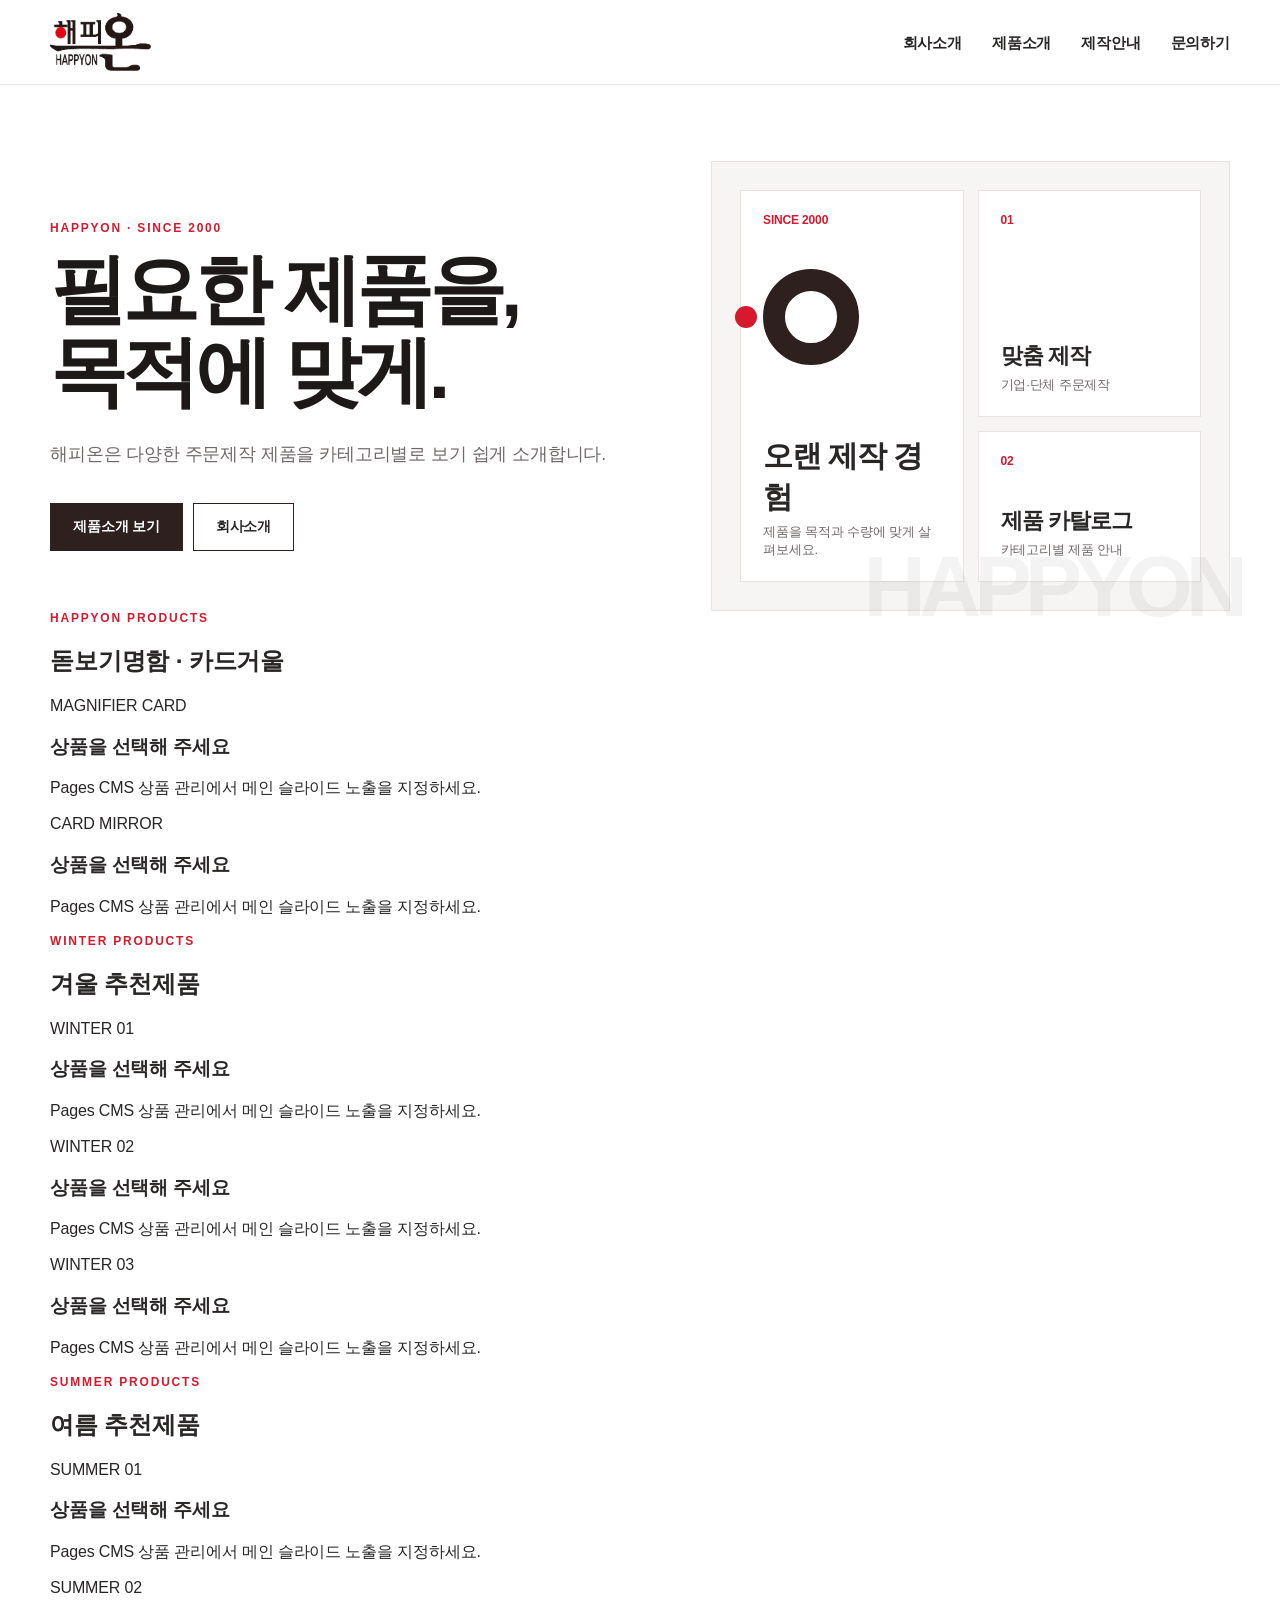
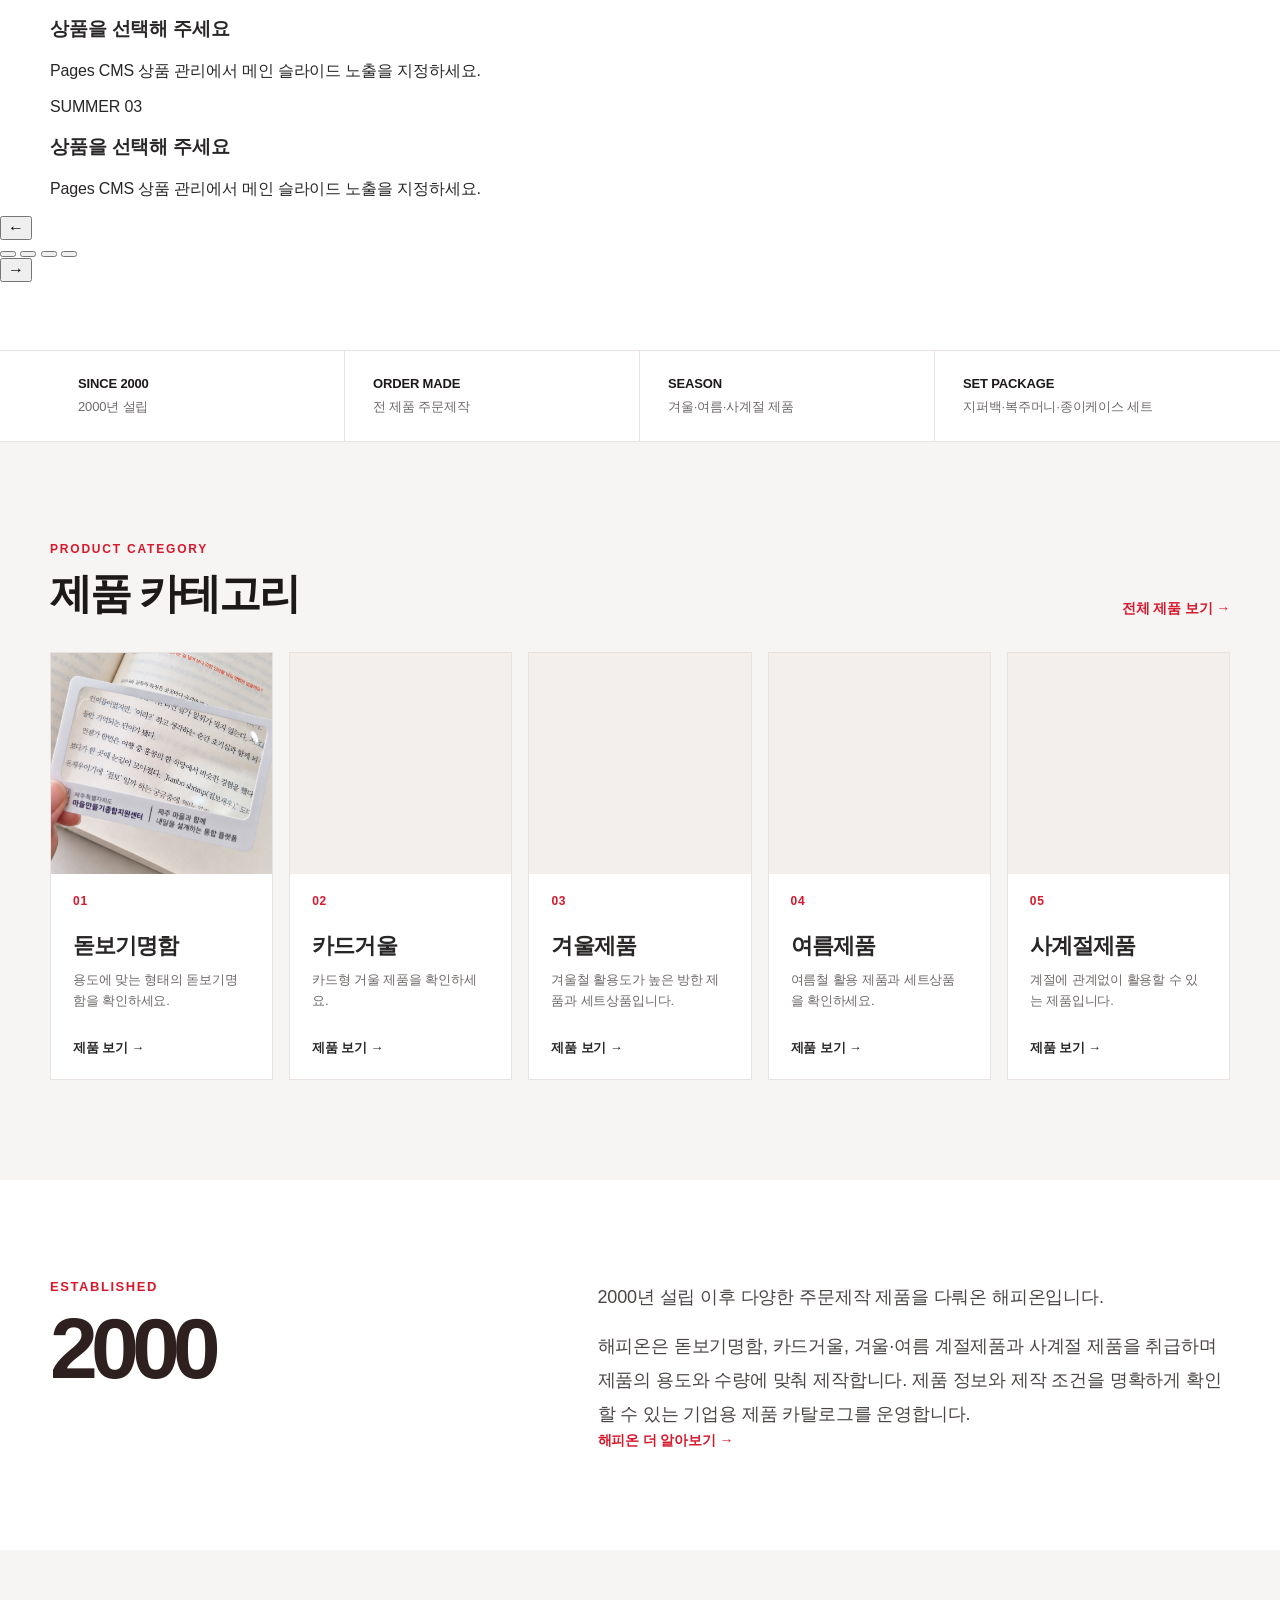
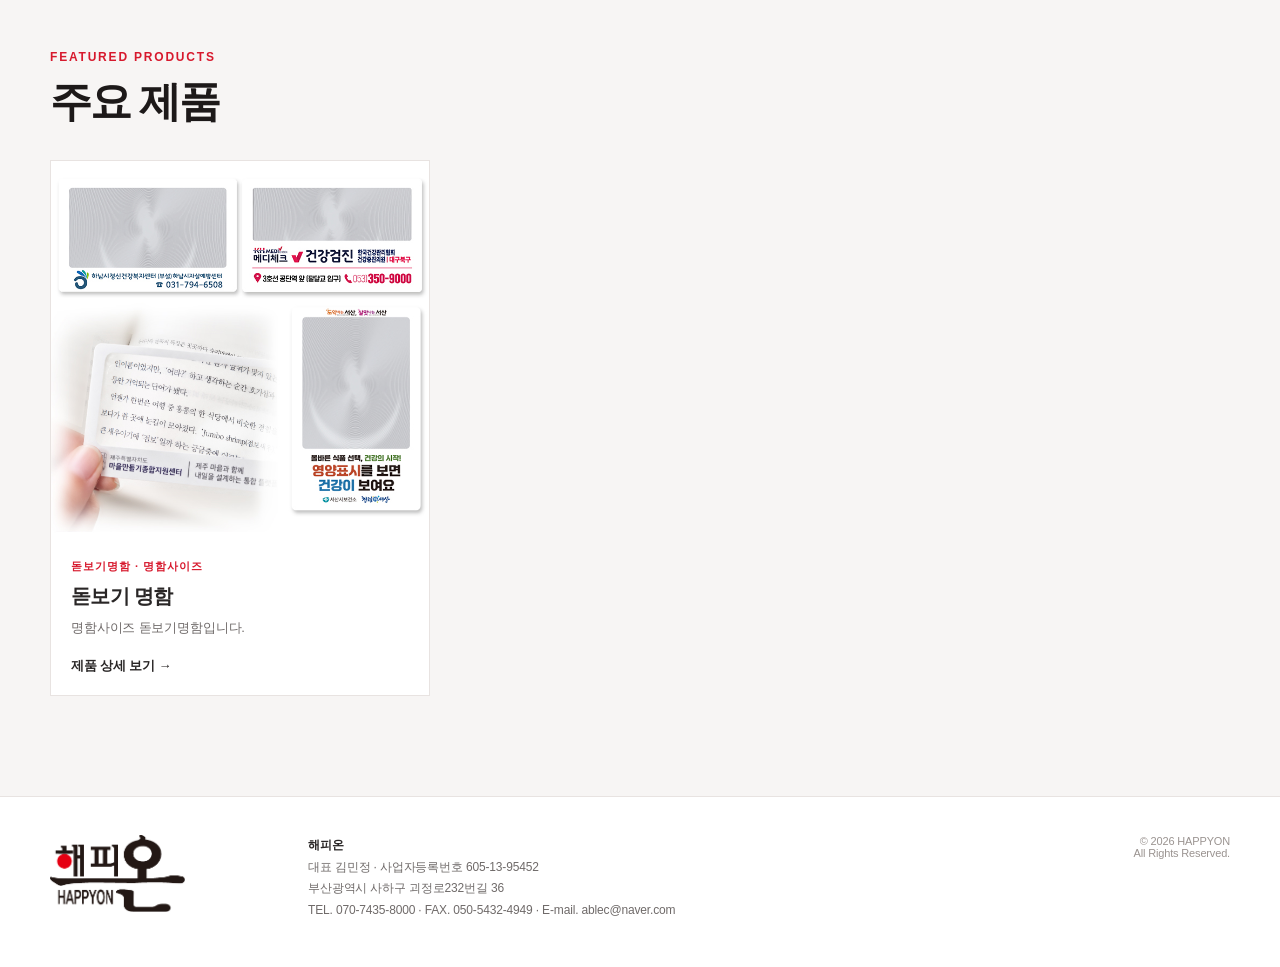
==== index.html @ 583bd86b "Add files via upload" ====
<!doctype html><html lang="ko"><head><meta charset="utf-8"><meta name="viewport" content="width=device-width,initial-scale=1"><title>해피온 HAPPYON | 주문제작 제품</title><meta name="description" content="기업과 단체를 위한 주문제작 제품 소개"><link rel="icon" href="assets/images/logo.png"><link rel="stylesheet" href="assets/css/style.css"></head><body><div id="site-header"></div>
<main>
<section class="hero hero-carousel" id="home-hero">
  <div class="hero-slide active" data-slide="0">
    <div class="container hero-grid">
      <div>
        <p class="eyebrow">HAPPYON · SINCE 2000</p>
        <h1 id="hero-title">필요한 제품을,<br>목적에 맞게.</h1>
        <p class="hero-desc" id="hero-desc">다양한 주문제작 제품을 카테고리별로 보기 쉽게 소개합니다.</p>
        <div class="hero-actions">
          <a class="btn primary" href="products.html">제품소개 보기</a>
          <a class="btn ghost" href="company.html">회사소개</a>
        </div>
      </div>
      <div class="hero-panel">
        <div class="hero-tile big"><span class="num">SINCE 2000</span><div class="circle"></div><div><h3>오랜 제작 경험</h3><p>제품을 목적과 수량에 맞게 살펴보세요.</p></div></div>
        <div class="hero-tile"><span class="num">01</span><div><h3>맞춤 제작</h3><p>기업·단체 주문제작</p></div></div>
        <div class="hero-tile"><span class="num">02</span><div><h3>제품 카탈로그</h3><p>카테고리별 제품 안내</p></div></div>
      </div>
    </div>
  </div>

  <div class="hero-slide" data-slide="1">
    <div class="container hero-products-page">
      <div class="hero-products-head">
        <p class="eyebrow">HAPPYON PRODUCTS</p>
        <h2>돋보기명함 · 카드거울</h2>
      </div>
      <div class="hero-product-grid hero-product-grid-2" id="hero-page2-products"></div>
    </div>
  </div>

  <div class="hero-slide" data-slide="2">
    <div class="container hero-products-page">
      <div class="hero-products-head">
        <p class="eyebrow">WINTER PRODUCTS</p>
        <h2>겨울 추천제품</h2>
      </div>
      <div class="hero-product-grid hero-product-grid-3" id="hero-page3-products"></div>
    </div>
  </div>

  <div class="hero-slide" data-slide="3">
    <div class="container hero-products-page">
      <div class="hero-products-head">
        <p class="eyebrow">SUMMER PRODUCTS</p>
        <h2>여름 추천제품</h2>
      </div>
      <div class="hero-product-grid hero-product-grid-3" id="hero-page4-products"></div>
    </div>
  </div>

  <div class="hero-carousel-controls" aria-label="메인 슬라이드">
    <button class="hero-arrow" id="hero-prev" type="button" aria-label="이전 슬라이드">←</button>
    <div class="hero-dots" id="hero-dots">
      <button class="hero-dot active" type="button" data-go="0" aria-label="1페이지"></button>
      <button class="hero-dot" type="button" data-go="1" aria-label="2페이지"></button>
      <button class="hero-dot" type="button" data-go="2" aria-label="3페이지"></button>
      <button class="hero-dot" type="button" data-go="3" aria-label="4페이지"></button>
    </div>
    <button class="hero-arrow" id="hero-next" type="button" aria-label="다음 슬라이드">→</button>
  </div>
</section>
<section class="trust"><div class="container trust-grid"><div class="trust-item"><strong>SINCE 2000</strong><span>2000년 설립</span></div><div class="trust-item"><strong>ORDER MADE</strong><span>전 제품 주문제작</span></div><div class="trust-item"><strong>SEASON</strong><span>겨울·여름·사계절 제품</span></div><div class="trust-item"><strong>SET PACKAGE</strong><span>지퍼백·복주머니·종이케이스 세트</span></div></div></section>
<section class="section soft"><div class="container"><div class="section-head"><div><p class="eyebrow">PRODUCT CATEGORY</p><h2>제품 카테고리</h2></div><a class="text-link" href="products.html">전체 제품 보기 →</a></div><div class="category-grid" id="home-categories"></div></div></section>
<section class="section"><div class="container about-grid"><div><div class="about-number"><small>ESTABLISHED</small><span data-site="established">2000</span></div></div><div class="about-copy"><p id="about-short"></p><p id="about-long"></p><a class="text-link" href="company.html">해피온 더 알아보기 →</a></div></div></section>
<section class="section soft"><div class="container"><div class="section-head"><div><p class="eyebrow">FEATURED PRODUCTS</p><h2>주요 제품</h2></div></div><div class="product-grid" id="featured-products"></div></div></section>
</main>
<div id="site-footer"></div><script src="data/seed.js"></script><script src="assets/js/app.js"></script><script>(async()=>{const d=await H.load();H.headerFooter(d.site,'');document.getElementById('hero-title').innerHTML=H.esc(d.site.hero_title||'필요한 제품을, 목적에 맞게.').replace(/, /,',<br>');document.getElementById('hero-desc').textContent=d.site.hero_description||'';document.getElementById('about-short').textContent=d.site.about_short||'';document.getElementById('about-long').textContent=d.site.about_long||'';

const heroProductCard=(p,slotLabel='')=>{
  if(!p){
    return `<div class="hero-feature-card hero-feature-empty">
      <div class="hero-feature-media"></div>
      <div class="hero-feature-copy">
        <span>${slotLabel}</span>
        <h3>상품을 선택해 주세요</h3>
        <p>Pages CMS 상품 관리에서 메인 슬라이드 노출을 지정하세요.</p>
      </div>
    </div>`;
  }
  const img=p.hero_image
    ? `<img src="${H.esc(p.hero_image.replace(/^\//,''))}" alt="${H.esc(p.title)}">`
    : `<div class="hero-feature-placeholder">HAPPYON</div>`;
  return `<a class="hero-feature-card" href="product.html?id=${encodeURIComponent(p.id)}">
    <div class="hero-feature-media">${img}</div>
    <div class="hero-feature-copy">
      <span>${slotLabel}</span>
      <h3>${H.esc(p.title||'')}</h3>
      <p>${H.esc(p.summary||'')}</p>
      <strong>제품 상세 보기 →</strong>
    </div>
  </a>`;
};

const allPublished=d.products.filter(p=>p.published!==false);

// 2페이지: 돋보기명함 1개 + 카드거울 1개
const page2Magnifier=allPublished.find(p=>p.category==='magnifier' && p.home_slide_page2===true);
const page2Mirror=allPublished.find(p=>p.category==='card-mirror' && p.home_slide_page2===true);
document.getElementById('hero-page2-products').innerHTML=
  heroProductCard(page2Magnifier,'MAGNIFIER CARD')+
  heroProductCard(page2Mirror,'CARD MIRROR');

// 3·4페이지: 관리자에서 1/2/3 순서를 지정한 상품
const orderedSlots=(category)=>{
  const selected=allPublished.filter(p=>p.category===category && ['1','2','3'].includes(String(p.home_slide_order||'')));
  const bySlot={};
  selected.forEach(p=>{
    const s=String(p.home_slide_order);
    if(!bySlot[s]) bySlot[s]=p;
  });
  return ['1','2','3'].map(s=>bySlot[s]||null);
};
const winterSlots=orderedSlots('winter');
const summerSlots=orderedSlots('summer');
document.getElementById('hero-page3-products').innerHTML=winterSlots.map((p,i)=>heroProductCard(p,`WINTER 0${i+1}`)).join('');
document.getElementById('hero-page4-products').innerHTML=summerSlots.map((p,i)=>heroProductCard(p,`SUMMER 0${i+1}`)).join('');

// 메인 4페이지 자동 슬라이드
const hero=document.getElementById('home-hero');
const slides=[...hero.querySelectorAll('.hero-slide')];
const dots=[...hero.querySelectorAll('.hero-dot')];
let heroIndex=0;
let heroTimer=null;

const showHero=(idx)=>{
  heroIndex=(idx+slides.length)%slides.length;
  slides.forEach((s,i)=>s.classList.toggle('active',i===heroIndex));
  dots.forEach((d,i)=>d.classList.toggle('active',i===heroIndex));
};
const startHero=()=>{
  clearInterval(heroTimer);
  heroTimer=setInterval(()=>showHero(heroIndex+1),5000);
};
document.getElementById('hero-prev').addEventListener('click',()=>{showHero(heroIndex-1);startHero();});
document.getElementById('hero-next').addEventListener('click',()=>{showHero(heroIndex+1);startHero();});
dots.forEach(dot=>dot.addEventListener('click',()=>{showHero(Number(dot.dataset.go));startHero();}));
hero.addEventListener('mouseenter',()=>clearInterval(heroTimer));
hero.addEventListener('mouseleave',startHero);
showHero(0);
startHero();

const cg=document.getElementById('home-categories');
const homeCardIds=['magnifier','card-mirror','winter','summer','all-season'];
const homeCards=await Promise.all(homeCardIds.map(async(id,i)=>{
  const fallbackCat=d.categories.find(c=>c.id===id)||{};
  const fallback={
    top_text:String(i+1).padStart(2,'0'),
    title:fallbackCat.label||'',
    description:fallbackCat.desc||'',
    link_text:'제품 보기 →',
    image:''
  };
  try{
    const r=await fetch(`data/home-categories/${id}.json?ts=${Date.now()}`,{cache:'no-store'});
    if(!r.ok) throw new Error('HTTP '+r.status);
    return {id,...fallback,...await r.json()};
  }catch(e){
    return {id,...fallback};
  }
}));
cg.innerHTML=homeCards.map(c=>{
  const image=c.image
    ? `<img class="home-category-image" src="${H.esc(c.image.replace(/^\//,''))}" alt="${H.esc(c.title)}">`
    : '';
  return `<a class="home-category-card ${c.image?'has-image':'no-image'}" href="category.html?category=${encodeURIComponent(c.id)}">
    ${image}
    <div class="home-category-shade"></div>
    <div class="home-category-content">
      <span class="home-category-top">${H.esc(c.top_text||'')}</span>
      <div class="home-category-bottom">
        <h3>${H.esc(c.title||'')}</h3>
        <p>${H.esc(c.description||'')}</p>
        <span class="home-category-link">${H.esc(c.link_text||'제품 보기 →')}</span>
      </div>
    </div>
  </a>`;
}).join('');const fp=d.products.filter(p=>p.published!==false&&p.featured).slice(0,6);document.getElementById('featured-products').innerHTML=fp.map(H.productCard).join('')||'<div class="empty">대표 제품을 관리자에서 지정해 주세요.</div>';})();</script></body></html>
---- assets/css/style.css ----
:root{
  --ink:#1d1919; --text:#292626; --muted:#6f6a69; --line:#e8e3e1;
  --soft:#f7f5f4; --paper:#fff; --accent:#d7192d; --warm:#2d201e;
  --max:1180px; --shadow:0 18px 50px rgba(35,24,22,.08);
}
*{box-sizing:border-box} html{scroll-behavior:smooth} body{margin:0;font-family:-apple-system,BlinkMacSystemFont,"Segoe UI","Noto Sans KR","Malgun Gothic",sans-serif;color:var(--text);background:#fff;letter-spacing:-.01em} a{text-decoration:none;color:inherit} img{max-width:100%;display:block} button,input,select,textarea{font:inherit}.container{width:min(var(--max),calc(100% - 40px));margin:auto}
.site-header{position:sticky;top:0;z-index:50;background:rgba(255,255,255,.96);backdrop-filter:blur(14px);border-bottom:1px solid rgba(232,227,225,.9)}.header-inner{height:84px;display:flex;align-items:center;justify-content:space-between;gap:28px}.brand img{height:58px;width:auto}.main-nav{display:flex;align-items:center;gap:30px;font-size:15px;font-weight:650}.main-nav a{padding:31px 0 27px;border-bottom:2px solid transparent}.main-nav a:hover,.main-nav a.active{color:var(--accent);border-color:var(--accent)}.mobile-menu{display:none;border:0;background:none;font-size:26px;cursor:pointer}
.eyebrow{font-size:12px;letter-spacing:.15em;font-weight:800;color:var(--accent);margin:0 0 14px}.hero{padding:76px 0 68px;overflow:hidden}.hero-grid{display:grid;grid-template-columns:1.07fr .93fr;gap:64px;align-items:center}.hero h1{font-size:clamp(46px,6vw,78px);line-height:1.06;letter-spacing:-.06em;margin:0;font-weight:780;color:var(--ink)}.hero-desc{font-size:18px;line-height:1.8;color:var(--muted);max-width:630px;margin:26px 0 0}.hero-actions{display:flex;gap:10px;margin-top:32px}.btn{display:inline-flex;align-items:center;justify-content:center;min-height:48px;padding:0 22px;border:1px solid var(--warm);font-weight:700;font-size:14px;transition:.2s}.btn.primary{background:var(--warm);color:#fff}.btn.primary:hover{background:#130d0c}.btn.ghost{background:#fff}.btn.ghost:hover{background:var(--soft)}
.hero-panel{position:relative;min-height:450px;background:var(--soft);border:1px solid var(--line);padding:28px;display:grid;grid-template-columns:1fr 1fr;grid-template-rows:1.2fr .8fr;gap:14px}.hero-panel:after{content:"HAPPYON";position:absolute;right:-12px;bottom:-26px;font-size:86px;font-weight:900;letter-spacing:-.08em;color:rgba(45,32,30,.055)}.hero-tile{background:#fff;border:1px solid var(--line);padding:22px;display:flex;flex-direction:column;justify-content:space-between;min-height:150px}.hero-tile.big{grid-row:1/3}.hero-tile .num{font-size:12px;color:var(--accent);font-weight:800}.hero-tile h3{margin:30px 0 5px;font-size:22px;letter-spacing:-.04em}.hero-tile p{margin:0;color:var(--muted);font-size:13px}.hero-tile.big h3{font-size:30px}.hero-tile.big .circle{width:96px;height:96px;border-radius:50%;border:22px solid var(--warm);position:relative}.hero-tile.big .circle:before{content:"";position:absolute;width:22px;height:22px;border-radius:50%;background:var(--accent);left:-50px;top:15px}
.trust{border-top:1px solid var(--line);border-bottom:1px solid var(--line)}.trust-grid{display:grid;grid-template-columns:repeat(4,1fr)}.trust-item{padding:25px 28px;border-right:1px solid var(--line)}.trust-item:last-child{border-right:0}.trust-item strong{font-size:13px;color:var(--ink);display:block}.trust-item span{display:block;margin-top:7px;color:var(--muted);font-size:13px}
.section{padding:100px 0}.section.soft{background:var(--soft)}.section-head{display:flex;align-items:flex-end;justify-content:space-between;gap:32px;margin-bottom:34px}.section h2,.sub-hero h1{font-size:42px;letter-spacing:-.05em;line-height:1.15;margin:0;color:var(--ink)}.section-intro{margin:0;max-width:580px;color:var(--muted);line-height:1.75}.text-link{font-size:14px;font-weight:750;color:var(--accent);white-space:nowrap}
.category-grid{display:grid;grid-template-columns:repeat(5,1fr);gap:15px}.category-card{background:#fff;border:1px solid var(--line);min-height:255px;padding:24px;display:flex;flex-direction:column;justify-content:space-between;transition:.22s}.category-card:hover{transform:translateY(-4px);box-shadow:var(--shadow);border-color:#d8cfcc}.category-card .index{font-size:12px;font-weight:800;color:var(--accent)}.category-card h3{font-size:22px;margin:40px 0 7px;letter-spacing:-.04em}.category-card p{font-size:13px;line-height:1.6;color:var(--muted);margin:0}.category-card .arrow{margin-top:22px;font-weight:800}
.about-grid{display:grid;grid-template-columns:.85fr 1.15fr;gap:80px;align-items:start}.about-number{font-size:86px;font-weight:850;letter-spacing:-.08em;color:var(--warm);line-height:1}.about-number small{display:block;font-size:13px;letter-spacing:.12em;color:var(--accent);margin-bottom:12px}.about-copy p{font-size:18px;line-height:1.9;margin:0;color:#4b4544}.about-copy p+p{margin-top:14px}.info-list{margin-top:34px;border-top:1px solid var(--line)}.info-row{display:grid;grid-template-columns:130px 1fr;border-bottom:1px solid var(--line);padding:15px 0;font-size:14px}.info-row dt{font-weight:750}.info-row dd{margin:0;color:var(--muted)}
.sub-hero{padding:70px 0 54px;border-bottom:1px solid var(--line);background:linear-gradient(180deg,#fff,#fbfaf9)}.sub-hero p:last-child{max-width:680px;color:var(--muted);line-height:1.75;margin:18px 0 0}.breadcrumbs{display:flex;align-items:center;gap:8px;flex-wrap:wrap;font-size:12px;color:#8a8381;margin-bottom:24px}.breadcrumbs a:hover{color:var(--accent)}
.products-toolbar{display:flex;gap:12px;align-items:center;justify-content:space-between;margin-bottom:26px}.search-box{position:relative;max-width:370px;width:100%}.search-box input{width:100%;height:46px;border:1px solid var(--line);padding:0 15px;background:#fff;outline:none}.search-box input:focus{border-color:#b8aba7}.product-count{font-size:13px;color:var(--muted)}
.product-grid{display:grid;grid-template-columns:repeat(3,1fr);gap:20px}.product-card{border:1px solid var(--line);background:#fff;transition:.22s;overflow:hidden}.product-card:hover{transform:translateY(-3px);box-shadow:var(--shadow)}.product-media{aspect-ratio:1/1;background:#f2efed;overflow:hidden;position:relative;display:flex;align-items:center;justify-content:center}.product-media img{width:100%;height:100%;object-fit:contain;background:#fff}.product-placeholder{width:100%;height:100%;display:flex;align-items:flex-end;padding:22px;background:linear-gradient(135deg,#f7f4f2,#e9e2df);color:#7e7471;font-weight:800;font-size:13px;letter-spacing:.02em}.product-placeholder:before{content:"";position:absolute;width:74px;height:74px;border:17px solid rgba(45,32,30,.12);border-radius:50%;top:26px;right:26px}.product-body{padding:20px}.product-meta{font-size:11px;letter-spacing:.09em;font-weight:800;color:var(--accent);text-transform:uppercase}.product-body h3{font-size:20px;letter-spacing:-.035em;margin:9px 0 7px}.product-body p{color:var(--muted);font-size:13px;line-height:1.65;margin:0}.card-arrow{display:block;margin-top:18px;font-size:13px;font-weight:800}
.subcategory-grid{display:grid;grid-template-columns:repeat(4,1fr);gap:16px}.subcategory-card{min-height:200px;padding:22px;border:1px solid var(--line);background:#fff;display:flex;flex-direction:column;justify-content:space-between;transition:.2s}.subcategory-card:hover{transform:translateY(-3px);box-shadow:var(--shadow)}.subcategory-card .tag{font-size:11px;color:var(--accent);font-weight:800}.subcategory-card h3{font-size:20px;margin:32px 0 5px}.subcategory-card .count{font-size:13px;color:var(--muted)}
.detail-wrap{padding:54px 0 84px}.detail-top{display:grid;grid-template-columns:1.05fr .95fr;gap:62px;align-items:start}.detail-main-image{aspect-ratio:1/1;background:#f3f0ee;border:1px solid var(--line);display:flex;align-items:center;justify-content:center;overflow:hidden;position:relative}.detail-main-image img{width:100%;height:100%;object-fit:contain;background:#fff}.detail-info h1{font-size:44px;letter-spacing:-.05em;line-height:1.15;margin:0}.detail-summary{font-size:17px;line-height:1.75;color:var(--muted);margin:17px 0 0}.quick-spec{margin-top:30px;border-top:1px solid var(--line)}.quick-row{display:grid;grid-template-columns:135px 1fr;padding:14px 0;border-bottom:1px solid var(--line);font-size:14px}.quick-row strong{font-weight:750}.quick-row span{color:var(--muted)}.order-note{margin-top:14px;font-size:12px;color:#8a8381;line-height:1.6}.gallery{display:grid;grid-template-columns:1fr;gap:0;margin:72px auto 0;max-width:860px}.gallery img{display:block;width:100%;height:auto;max-height:none;object-fit:initial;background:#fff;border:0}.detail-section{margin-top:72px}.detail-section h2{font-size:30px;margin:0 0 25px;letter-spacing:-.04em}.feature-grid{display:grid;grid-template-columns:repeat(3,1fr);gap:14px}.feature-card{border:1px solid var(--line);padding:22px;background:#fff}.feature-card h3{font-size:17px;margin:0 0 8px}.feature-card p{font-size:13px;color:var(--muted);line-height:1.65;margin:0}.spec-table{border-top:1px solid var(--line)}.spec-table .row{display:grid;grid-template-columns:180px 1fr;padding:16px 0;border-bottom:1px solid var(--line);font-size:14px}.spec-table strong{font-weight:750}.spec-table span{color:var(--muted);white-space:pre-wrap}.set-box{background:var(--soft);border:1px solid var(--line);padding:30px}.set-box h3{margin:0 0 10px;font-size:21px}.set-box p{margin:0;color:var(--muted);line-height:1.7}.set-items{margin:18px 0 0;padding:0;list-style:none;display:flex;flex-wrap:wrap;gap:8px}.set-items li{padding:8px 12px;background:#fff;border:1px solid var(--line);font-size:13px}.related-grid{display:grid;grid-template-columns:repeat(4,1fr);gap:14px}
.process-grid{display:grid;grid-template-columns:repeat(4,1fr);border:1px solid var(--line);background:var(--line);gap:1px}.process-item{background:#fff;padding:28px;min-height:210px}.process-item .step{font-size:12px;color:var(--accent);font-weight:850}.process-item h3{margin:36px 0 8px;font-size:19px}.process-item p{margin:0;color:var(--muted);font-size:13px;line-height:1.7}
.contact-card{background:var(--warm);color:#fff;padding:48px;display:grid;grid-template-columns:1fr 1fr;gap:50px}.contact-card .eyebrow{color:#ff6878}.contact-card h2{color:#fff}.contact-card p{color:#d7cecb;line-height:1.75}.contact-list{display:grid;gap:12px;align-content:center}.contact-row{display:grid;grid-template-columns:90px 1fr;padding-bottom:12px;border-bottom:1px solid rgba(255,255,255,.14);font-size:14px}.contact-row strong{color:#fff}.contact-row span,.contact-row a{color:#ddd3d0}
.empty{border:1px dashed #cfc6c3;background:#faf9f8;padding:45px;text-align:center;color:var(--muted);grid-column:1/-1}.site-footer{border-top:1px solid var(--line);padding:38px 0 46px;background:#fff}.footer-grid{display:grid;grid-template-columns:220px 1fr auto;gap:38px;align-items:start}.footer-logo{width:135px}.footer-info{font-size:12px;color:var(--muted);line-height:1.8}.footer-info strong{color:var(--text)}.copyright{font-size:11px;color:#9a9390;text-align:right}.admin-note{padding:14px 16px;background:#fff8e8;border:1px solid #f0dfb0;font-size:13px;line-height:1.7;color:#6c5832}
@media(max-width:980px){.category-grid{grid-template-columns:repeat(3,1fr)}.subcategory-grid{grid-template-columns:repeat(3,1fr)}.hero-grid,.about-grid,.detail-top{grid-template-columns:1fr;gap:42px}.hero-panel{min-height:360px}.product-grid{grid-template-columns:repeat(2,1fr)}.related-grid{grid-template-columns:repeat(2,1fr)}.process-grid{grid-template-columns:repeat(2,1fr)}.footer-grid{grid-template-columns:180px 1fr}.copyright{grid-column:1/-1;text-align:left}.contact-card{grid-template-columns:1fr}}
@media(max-width:720px){.container{width:min(var(--max),calc(100% - 28px))}.header-inner{height:70px}.brand img{height:47px}.mobile-menu{display:block}.main-nav{display:none;position:absolute;top:70px;left:0;right:0;background:#fff;border-bottom:1px solid var(--line);padding:18px 20px;flex-direction:column;align-items:flex-start;gap:4px}.main-nav.open{display:flex}.main-nav a{padding:10px 0;border:0;width:100%}.hero{padding:50px 0}.hero h1{font-size:44px}.hero-desc{font-size:16px}.hero-panel{grid-template-columns:1fr 1fr;padding:18px;min-height:320px}.hero-tile.big{grid-row:auto;grid-column:1/3}.hero-tile.big .circle{width:64px;height:64px;border-width:14px}.hero-tile.big .circle:before{width:15px;height:15px;left:-34px}.trust-grid{grid-template-columns:1fr 1fr}.trust-item:nth-child(2){border-right:0}.trust-item:nth-child(-n+2){border-bottom:1px solid var(--line)}.section{padding:70px 0}.section-head{align-items:flex-start;flex-direction:column}.section h2,.sub-hero h1{font-size:34px}.category-grid,.subcategory-grid,.product-grid{grid-template-columns:1fr}.about-number{font-size:68px}.info-row{grid-template-columns:105px 1fr}.products-toolbar{align-items:flex-start;flex-direction:column}.feature-grid,.related-grid,.process-grid{grid-template-columns:1fr}.detail-info h1{font-size:36px}.quick-row,.spec-table .row{grid-template-columns:115px 1fr}.contact-card{padding:30px 24px}.footer-grid{grid-template-columns:1fr}.footer-logo{width:120px}}

/* product display fix */
@media(max-width:720px){.gallery{max-width:100%;margin-top:48px}.product-media{aspect-ratio:1/1}}


/* Direct subcategory -> detail navigation + 1:1 subcategory thumbnails */
.subcategory-card-with-image{
  min-height:0;
  padding:0;
  display:block;
  overflow:hidden;
}
.subcategory-media{
  aspect-ratio:1/1;
  width:100%;
  background:#f2efed;
  overflow:hidden;
  display:flex;
  align-items:center;
  justify-content:center;
  position:relative;
}
.subcategory-media img{
  display:block;
  width:100%;
  height:100%;
  object-fit:contain;
  background:#fff;
}
.subcategory-placeholder{
  width:100%;
  height:100%;
  display:flex;
  align-items:flex-end;
  padding:22px;
  background:linear-gradient(135deg,#f7f4f2,#e9e2df);
  color:#7e7471;
  font-weight:800;
  font-size:13px;
}
.subcategory-content{
  padding:20px 22px 22px;
}
.subcategory-card-with-image .tag{
  display:block;
  margin-bottom:20px;
}
.subcategory-card-with-image h3{
  margin:0 0 7px;
  font-size:20px;
}
.subcategory-card-with-image .count{
  display:block;
}
.subcategory-action{
  display:block;
  margin-top:17px;
  font-size:13px;
  font-weight:800;
  color:var(--text);
}
.subcategory-card.is-empty{
  pointer-events:none;
  opacity:.58;
}

/* Homepage admin-editable category image cards */
#home-categories.category-grid{
  grid-template-columns:repeat(5,1fr);
  gap:16px;
}

.home-category-card{
  display:flex;
  flex-direction:column;
  position:relative;
  overflow:hidden;
  border:1px solid var(--line);
  background:#fff;
  color:var(--text);
  min-width:0;
  transition:transform .22s ease, box-shadow .22s ease;
}

.home-category-card:hover{
  transform:translateY(-3px);
  box-shadow:var(--shadow);
}

.home-category-image{
  position:relative;
  inset:auto;
  display:block;
  width:100%;
  aspect-ratio:1/1;
  height:auto;
  object-fit:cover;
  background:#f3efed;
  transition:transform .3s ease;
}

.home-category-card:hover .home-category-image{
  transform:scale(1.02);
}

.home-category-shade{
  display:none;
}

.home-category-content{
  position:relative;
  z-index:1;
  min-height:205px;
  padding:20px 22px 22px;
  display:flex;
  flex-direction:column;
  justify-content:flex-start;
  background:#fff;
  color:var(--text);
}

.home-category-top{
  display:block;
  margin-bottom:24px;
  font-size:12px;
  font-weight:900;
  letter-spacing:.06em;
  color:var(--accent);
}

.home-category-bottom{
  display:flex;
  flex-direction:column;
  flex:1;
}

.home-category-bottom h3{
  margin:0 0 9px;
  font-size:22px;
  line-height:1.25;
  letter-spacing:-.04em;
  color:var(--text);
}

.home-category-bottom p{
  margin:0;
  font-size:13px;
  line-height:1.65;
  color:var(--muted);
}

.home-category-link{
  display:block;
  margin-top:auto;
  padding-top:20px;
  font-size:13px;
  font-weight:800;
  color:var(--text);
}

.home-category-card.no-image::before{
  content:"";
  display:block;
  width:100%;
  aspect-ratio:1/1;
  background:#f3efed;
}

.home-category-card.no-image .home-category-content{
  min-height:205px;
}

.home-category-card.no-image .home-category-top{
  color:var(--accent);
}
.home-category-card.no-image .home-category-bottom h3,
.home-category-card.no-image .home-category-link{
  color:var(--text);
}
.home-category-card.no-image .home-category-bottom p{
  color:var(--muted);
}

@media(max-width:1100px){
  #home-categories.category-grid{
    grid-template-columns:repeat(3,1fr);
  }
}

@media(max-width:720px){
  #home-categories.category-grid{
    grid-template-columns:1fr 1fr;
  }
}

@media(max-width:520px){
  #home-categories.category-grid{
    grid-template-columns:1fr;
  }
}
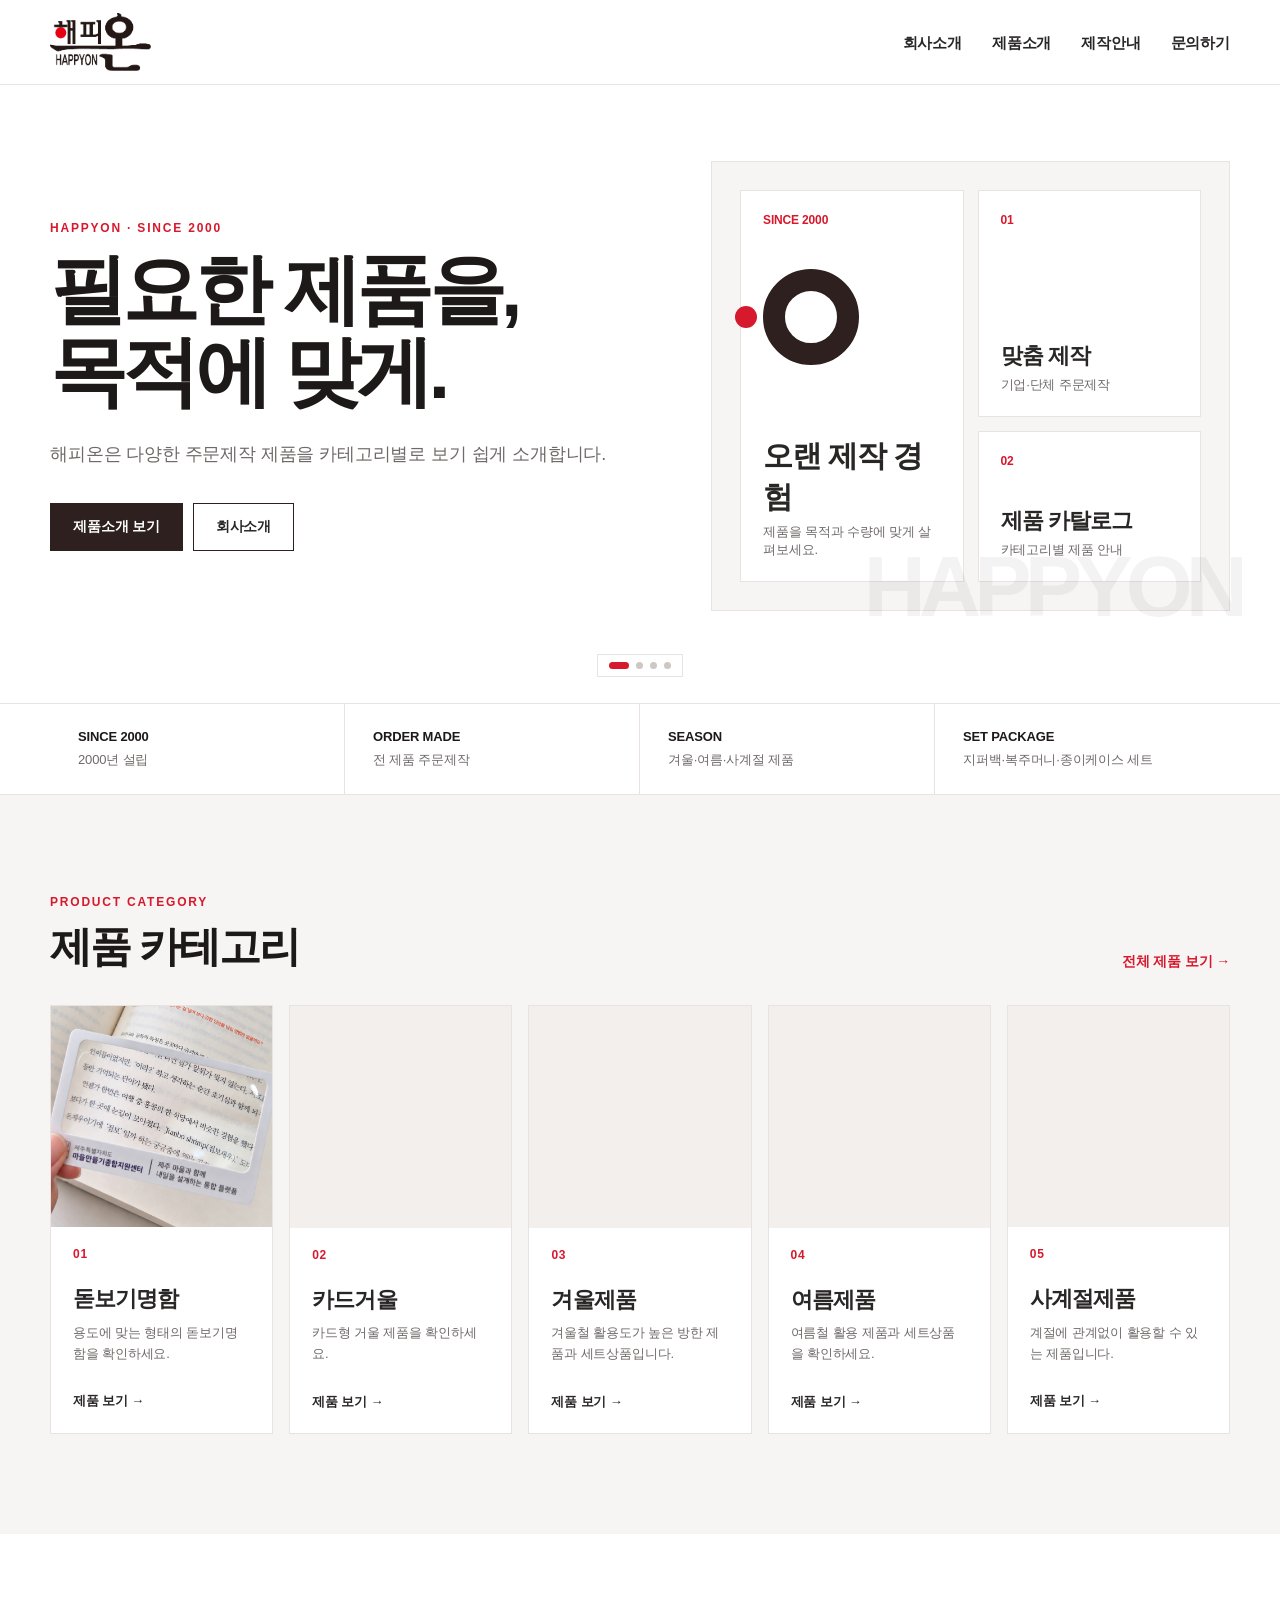
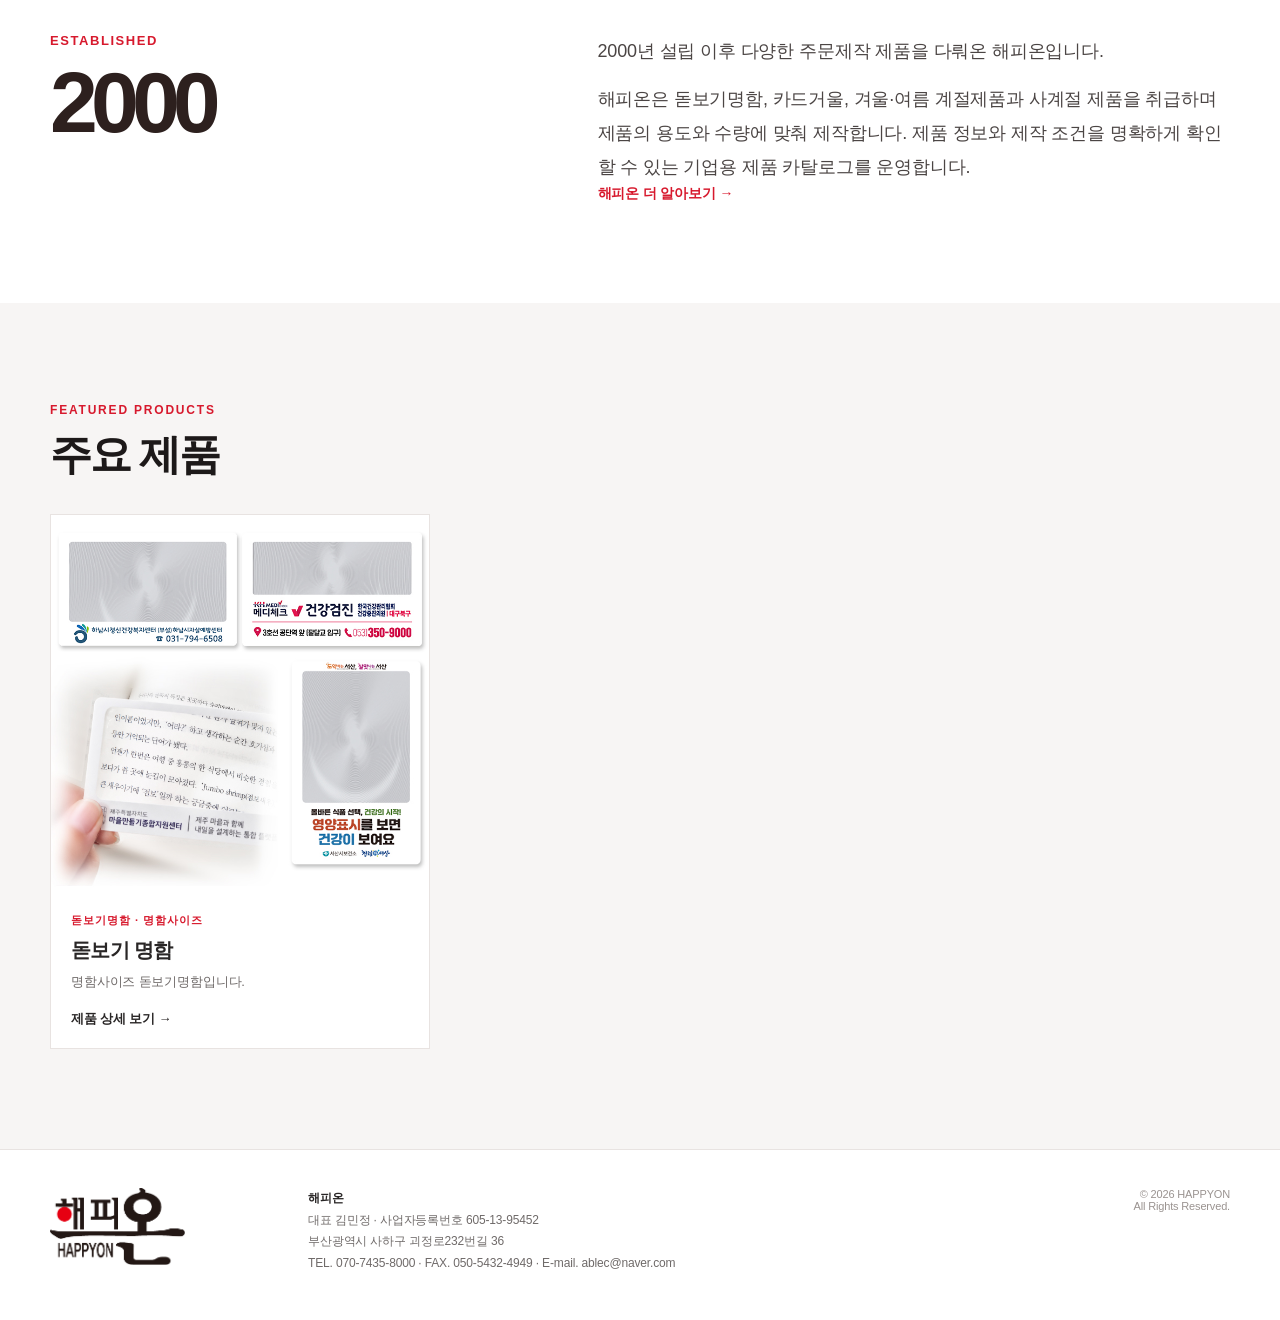
==== commit bcaa3a2e: "Add files via upload" ====
--- a/index.html
+++ b/index.html
@@ -51,14 +51,12 @@
   </div>
 
   <div class="hero-carousel-controls" aria-label="메인 슬라이드">
-    <button class="hero-arrow" id="hero-prev" type="button" aria-label="이전 슬라이드">←</button>
     <div class="hero-dots" id="hero-dots">
       <button class="hero-dot active" type="button" data-go="0" aria-label="1페이지"></button>
       <button class="hero-dot" type="button" data-go="1" aria-label="2페이지"></button>
       <button class="hero-dot" type="button" data-go="2" aria-label="3페이지"></button>
       <button class="hero-dot" type="button" data-go="3" aria-label="4페이지"></button>
     </div>
-    <button class="hero-arrow" id="hero-next" type="button" aria-label="다음 슬라이드">→</button>
   </div>
 </section>
 <section class="trust"><div class="container trust-grid"><div class="trust-item"><strong>SINCE 2000</strong><span>2000년 설립</span></div><div class="trust-item"><strong>ORDER MADE</strong><span>전 제품 주문제작</span></div><div class="trust-item"><strong>SEASON</strong><span>겨울·여름·사계절 제품</span></div><div class="trust-item"><strong>SET PACKAGE</strong><span>지퍼백·복주머니·종이케이스 세트</span></div></div></section>
@@ -133,11 +131,10 @@
   clearInterval(heroTimer);
   heroTimer=setInterval(()=>showHero(heroIndex+1),5000);
 };
-document.getElementById('hero-prev').addEventListener('click',()=>{showHero(heroIndex-1);startHero();});
-document.getElementById('hero-next').addEventListener('click',()=>{showHero(heroIndex+1);startHero();});
-dots.forEach(dot=>dot.addEventListener('click',()=>{showHero(Number(dot.dataset.go));startHero();}));
-hero.addEventListener('mouseenter',()=>clearInterval(heroTimer));
-hero.addEventListener('mouseleave',startHero);
+dots.forEach(dot=>dot.addEventListener('click',()=>{
+  showHero(Number(dot.dataset.go));
+  startHero();
+}));
 showHero(0);
 startHero();
 
--- a/assets/css/style.css
+++ b/assets/css/style.css
@@ -222,3 +222,217 @@
     grid-template-columns:1fr;
   }
 }
+
+
+/* Main 4-page product carousel */
+.hero-carousel{
+  position:relative;
+  padding:0;
+  overflow:hidden;
+  background:#fff;
+}
+.hero-slide{
+  display:none;
+  padding:76px 0 92px;
+}
+.hero-slide.active{
+  display:block;
+}
+.hero-products-page{
+  min-height:500px;
+}
+.hero-products-head{
+  display:flex;
+  align-items:flex-end;
+  justify-content:space-between;
+  gap:32px;
+  margin-bottom:28px;
+}
+.hero-products-head h2{
+  margin:0;
+  font-size:clamp(34px,4vw,50px);
+  line-height:1.12;
+  letter-spacing:-.05em;
+  color:var(--ink);
+}
+.hero-product-grid{
+  display:grid;
+  gap:20px;
+}
+.hero-product-grid-2{
+  grid-template-columns:repeat(2,minmax(0,1fr));
+}
+.hero-product-grid-3{
+  grid-template-columns:repeat(3,minmax(0,1fr));
+}
+.hero-feature-card{
+  display:grid;
+  grid-template-columns:minmax(0,1.18fr) minmax(180px,.82fr);
+  min-height:360px;
+  background:#fff;
+  border:1px solid var(--line);
+  overflow:hidden;
+  transition:transform .2s ease, box-shadow .2s ease;
+}
+.hero-product-grid-3 .hero-feature-card{
+  display:flex;
+  flex-direction:column;
+  min-height:0;
+}
+.hero-feature-card:hover{
+  transform:translateY(-3px);
+  box-shadow:var(--shadow);
+}
+.hero-feature-media{
+  min-width:0;
+  aspect-ratio:1/1;
+  background:#f2efed;
+  display:flex;
+  align-items:center;
+  justify-content:center;
+  overflow:hidden;
+}
+.hero-product-grid-2 .hero-feature-media{
+  aspect-ratio:auto;
+  min-height:360px;
+}
+.hero-feature-media img{
+  width:100%;
+  height:100%;
+  object-fit:cover;
+  display:block;
+}
+.hero-feature-placeholder{
+  font-size:26px;
+  font-weight:900;
+  letter-spacing:.05em;
+  color:#c8bfbc;
+}
+.hero-feature-copy{
+  padding:26px 24px;
+  display:flex;
+  flex-direction:column;
+  justify-content:flex-end;
+  background:#fff;
+}
+.hero-feature-copy>span{
+  margin-bottom:auto;
+  padding-bottom:28px;
+  color:var(--accent);
+  font-size:11px;
+  font-weight:900;
+  letter-spacing:.09em;
+}
+.hero-feature-copy h3{
+  margin:0 0 8px;
+  font-size:24px;
+  line-height:1.25;
+  letter-spacing:-.04em;
+  color:var(--ink);
+}
+.hero-feature-copy p{
+  margin:0;
+  color:var(--muted);
+  font-size:13px;
+  line-height:1.65;
+}
+.hero-feature-copy strong{
+  display:block;
+  margin-top:18px;
+  font-size:13px;
+  color:var(--ink);
+}
+.hero-product-grid-3 .hero-feature-copy{
+  min-height:180px;
+}
+.hero-product-grid-3 .hero-feature-media{
+  aspect-ratio:1/1;
+}
+.hero-feature-empty{
+  pointer-events:none;
+}
+.hero-feature-empty .hero-feature-media{
+  background:linear-gradient(135deg,#f5f1ef,#ebe4e1);
+}
+.hero-feature-empty .hero-feature-copy{
+  opacity:.65;
+}
+.hero-carousel-controls{
+  position:absolute;
+  left:50%;
+  bottom:26px;
+  transform:translateX(-50%);
+  z-index:20;
+  display:flex;
+  align-items:center;
+  gap:14px;
+  padding:7px 11px;
+  border:1px solid var(--line);
+  background:rgba(255,255,255,.92);
+  backdrop-filter:blur(8px);
+}
+.hero-arrow{
+  border:0;
+  background:transparent;
+  padding:3px 5px;
+  cursor:pointer;
+  color:var(--ink);
+  font-size:18px;
+  line-height:1;
+}
+.hero-dots{
+  display:flex;
+  align-items:center;
+  gap:7px;
+}
+.hero-dot{
+  width:7px;
+  height:7px;
+  padding:0;
+  border:0;
+  border-radius:50%;
+  background:#cfc7c4;
+  cursor:pointer;
+}
+.hero-dot.active{
+  width:20px;
+  border-radius:10px;
+  background:var(--accent);
+}
+
+@media(max-width:900px){
+  .hero-product-grid-2,
+  .hero-product-grid-3{
+    grid-template-columns:1fr 1fr;
+  }
+  .hero-product-grid-3 .hero-feature-card:last-child{
+    grid-column:1/-1;
+    max-width:50%;
+    width:100%;
+    justify-self:center;
+  }
+  .hero-product-grid-2 .hero-feature-card{
+    display:flex;
+    flex-direction:column;
+  }
+  .hero-product-grid-2 .hero-feature-media{
+    min-height:0;
+    aspect-ratio:1/1;
+  }
+}
+@media(max-width:620px){
+  .hero-slide{
+    padding:54px 0 86px;
+  }
+  .hero-product-grid-2,
+  .hero-product-grid-3{
+    grid-template-columns:1fr;
+  }
+  .hero-product-grid-3 .hero-feature-card:last-child{
+    grid-column:auto;
+    max-width:none;
+  }
+  .hero-products-page{
+    min-height:0;
+  }
+}
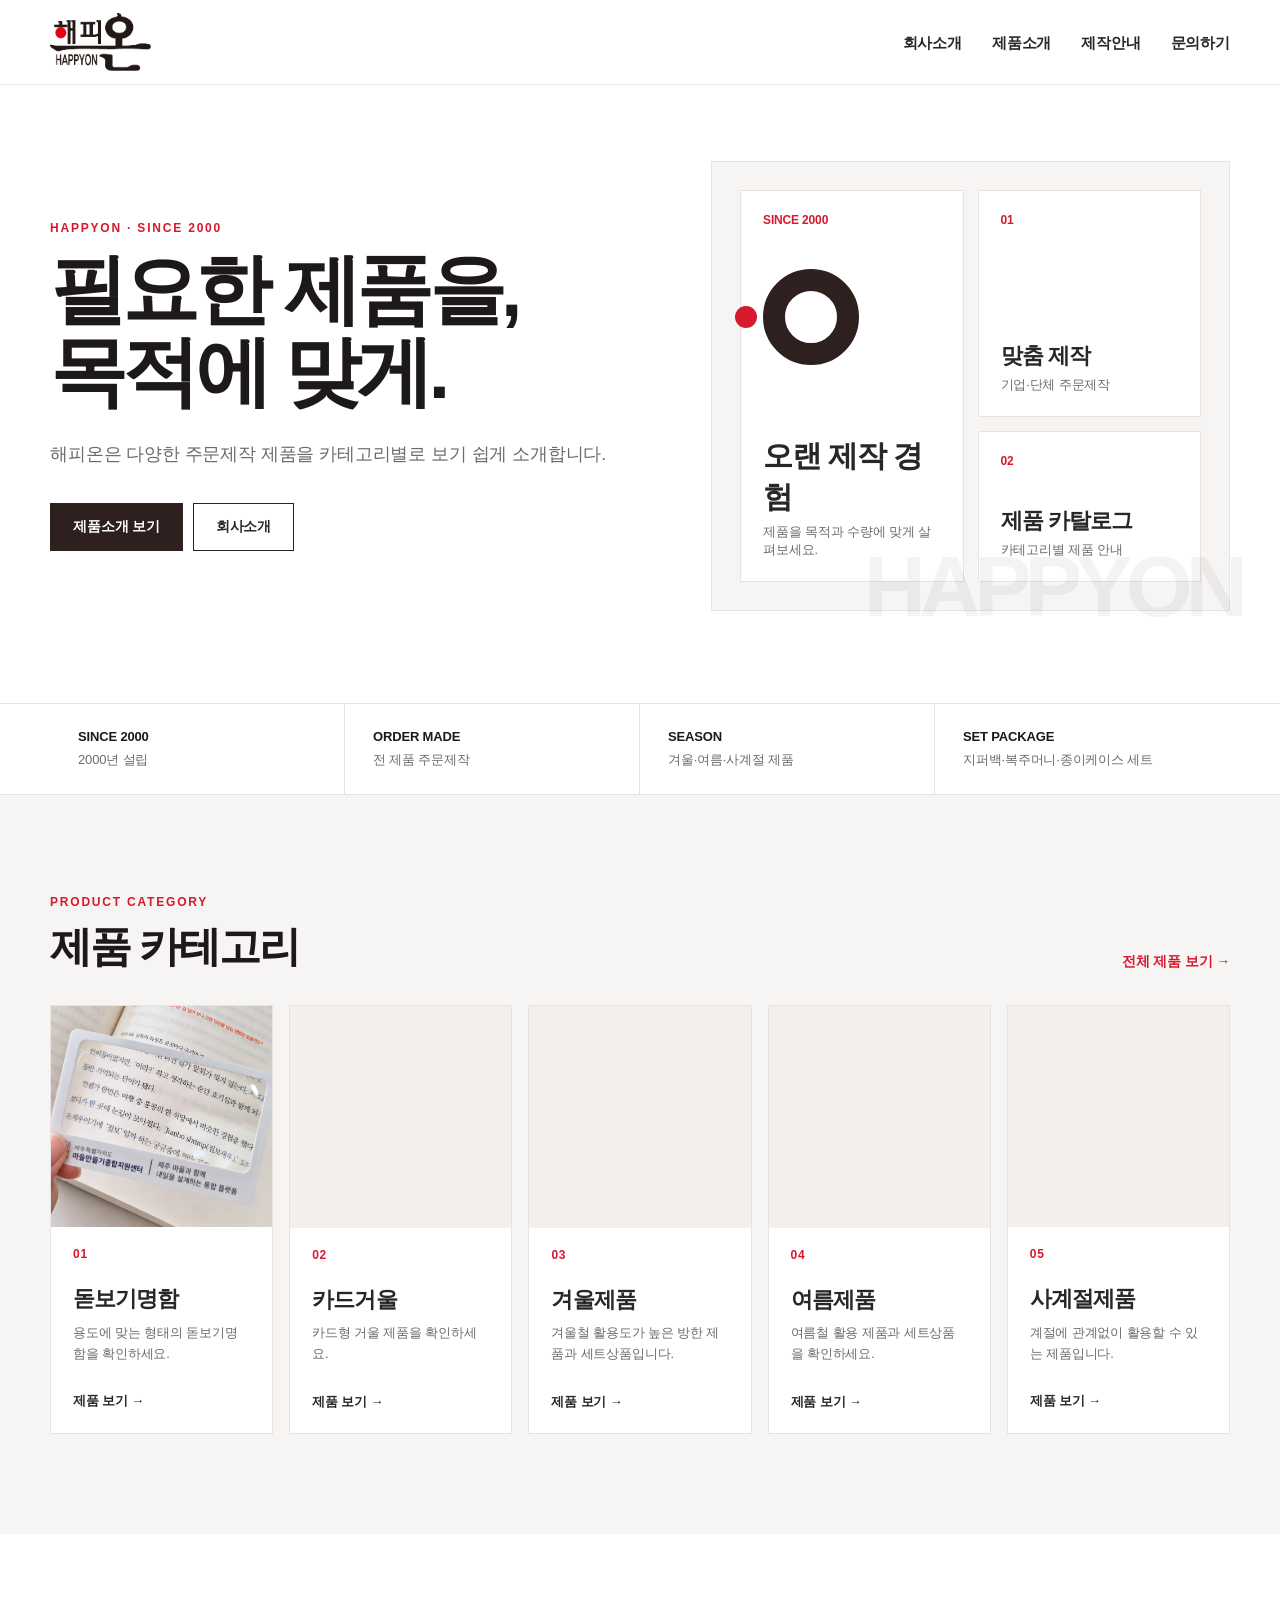
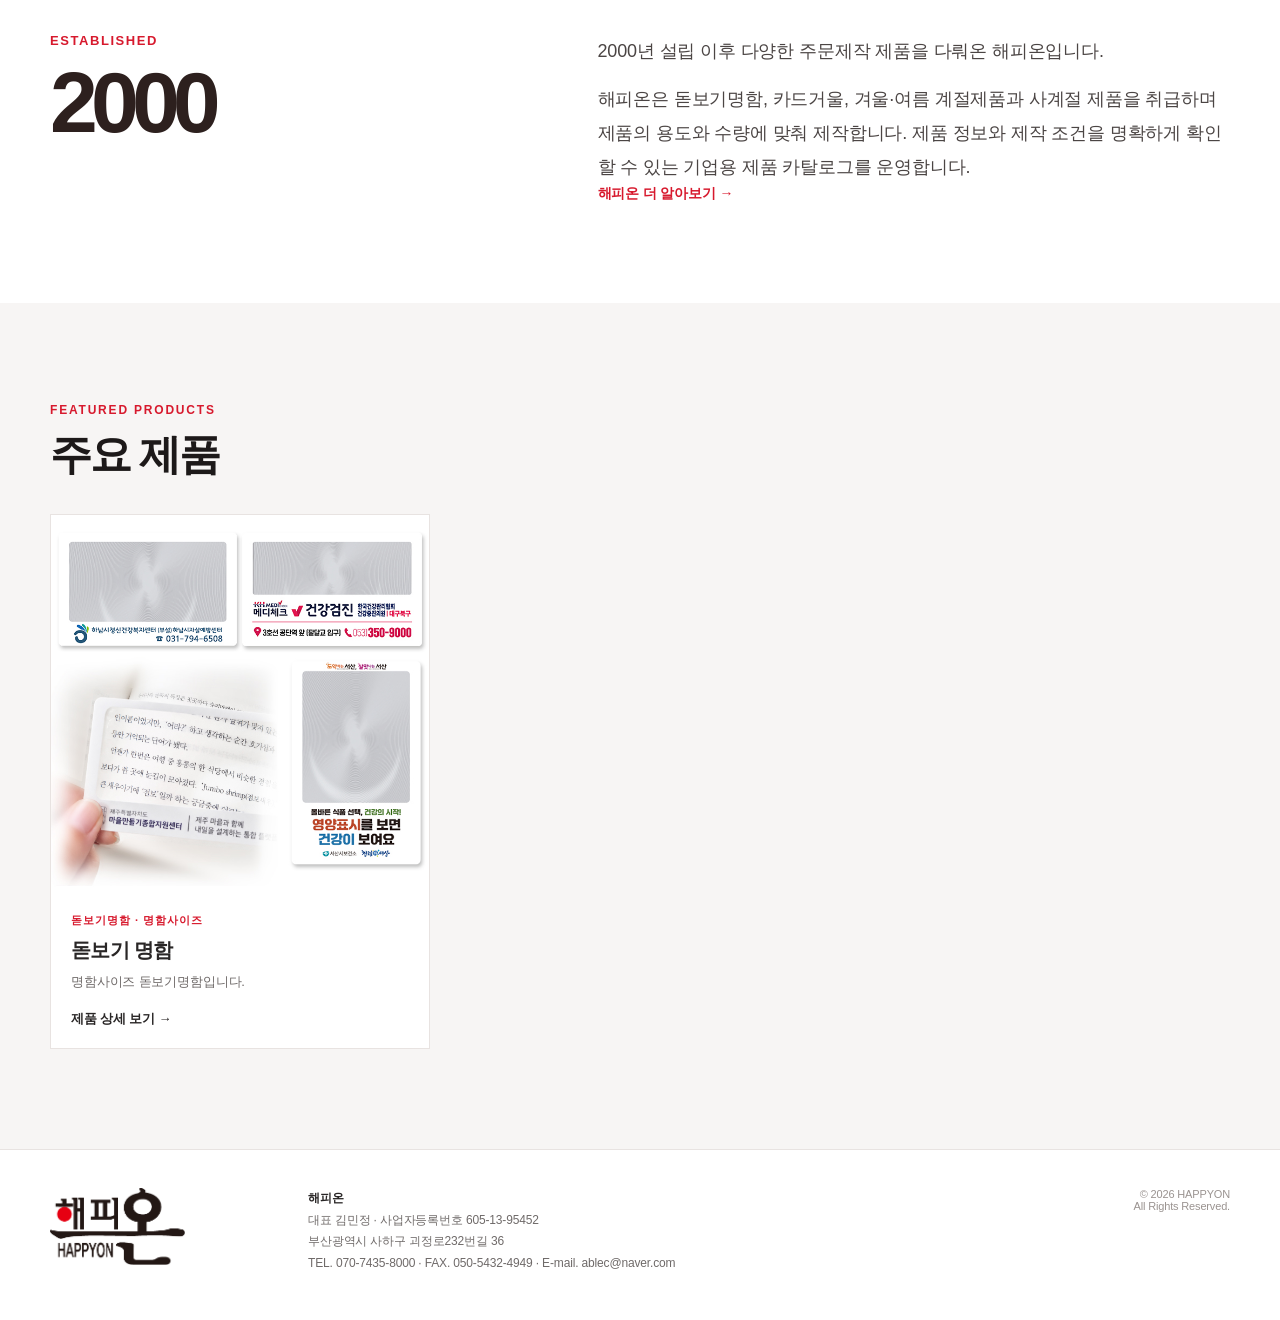
==== commit 0c081b76: "Add files via upload" ====
--- a/index.html
+++ b/index.html
@@ -129,7 +129,7 @@
 };
 const startHero=()=>{
   clearInterval(heroTimer);
-  heroTimer=setInterval(()=>showHero(heroIndex+1),5000);
+  heroTimer=setInterval(()=>showHero(heroIndex+1),3000);
 };
 dots.forEach(dot=>dot.addEventListener('click',()=>{
   showHero(Number(dot.dataset.go));
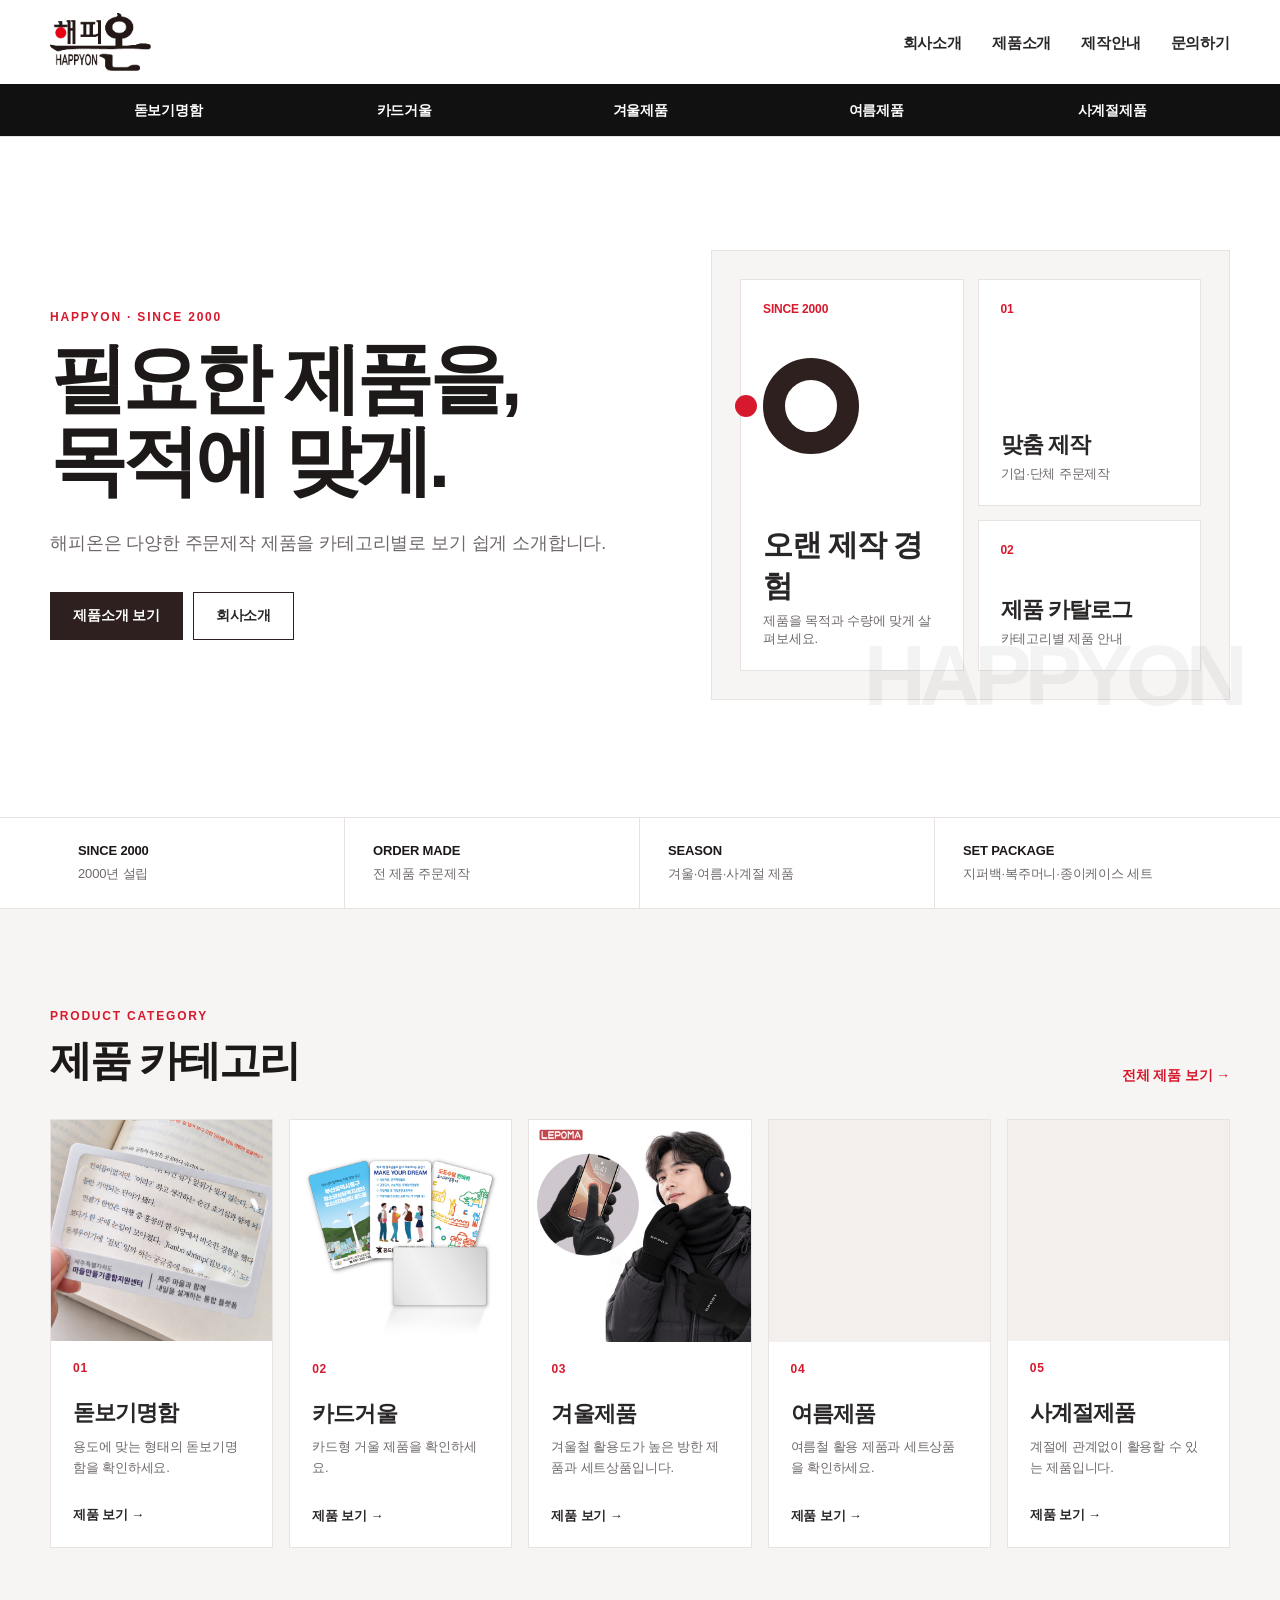
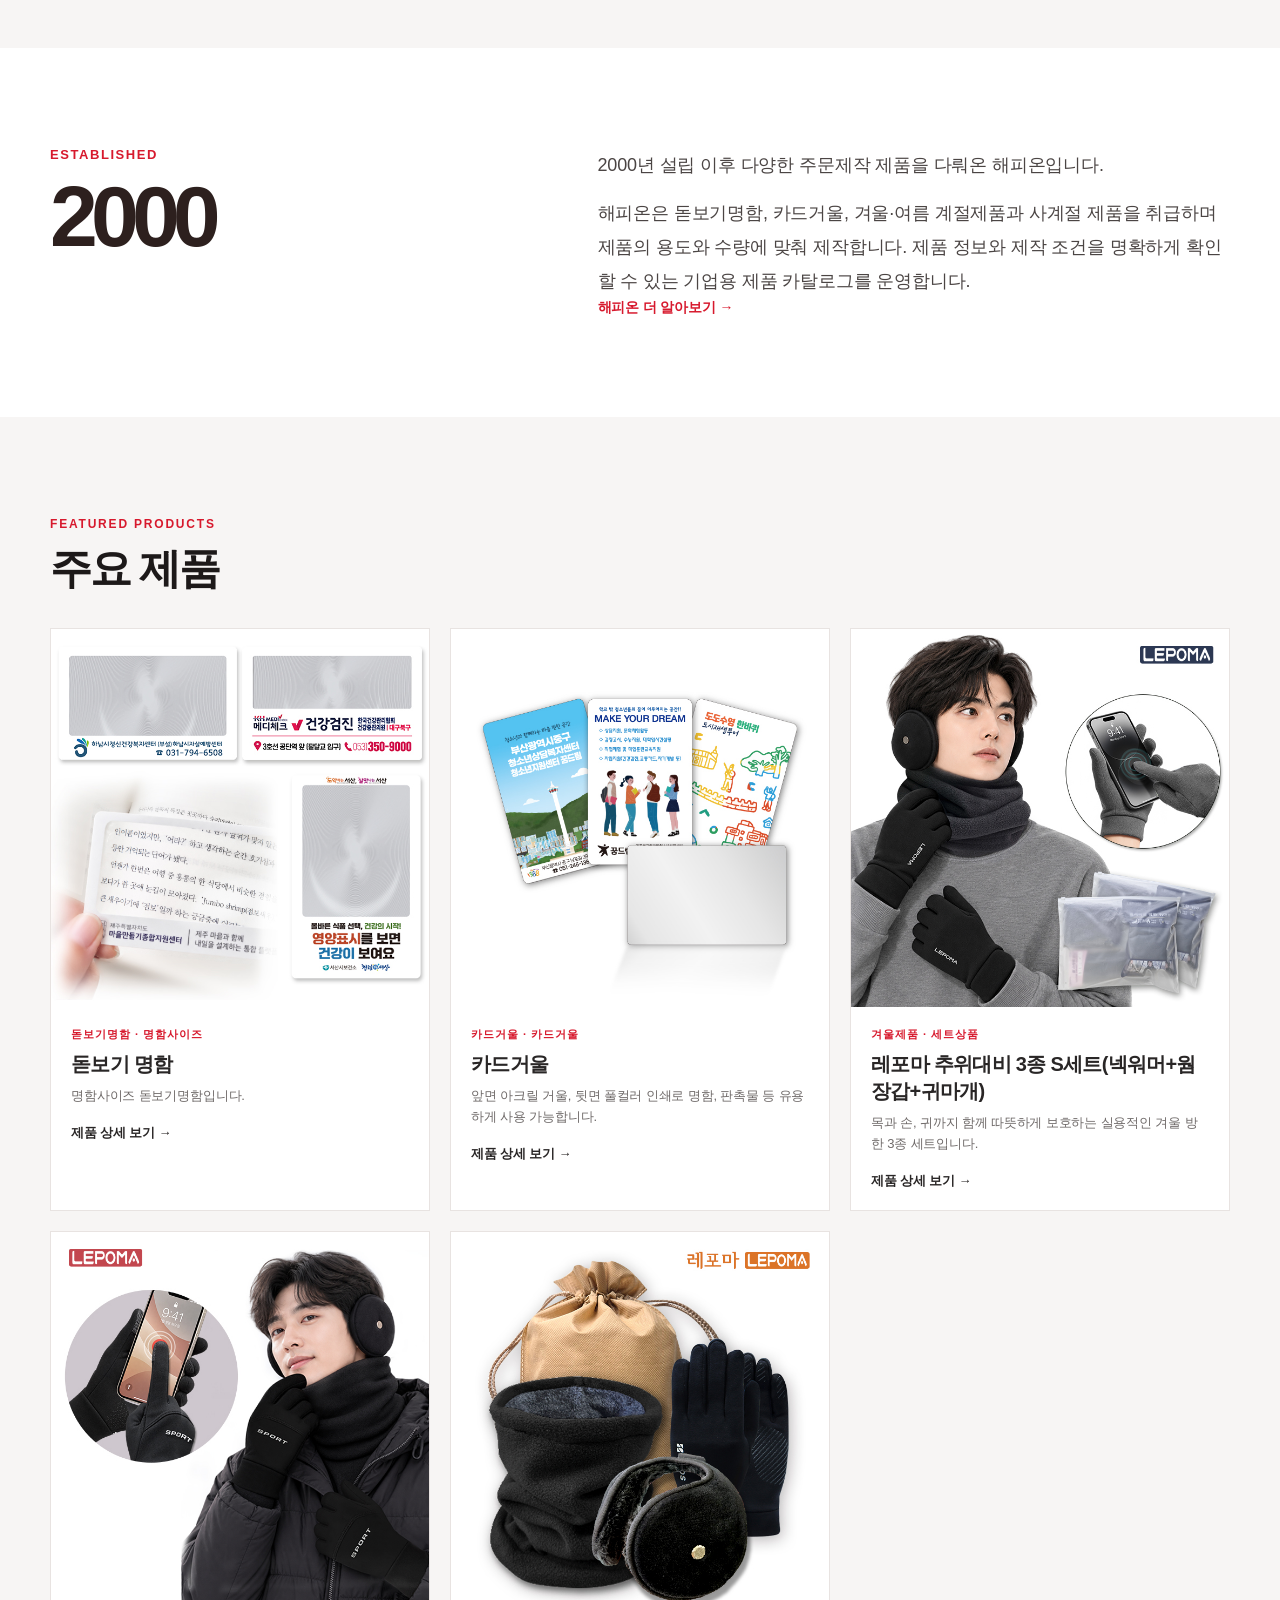
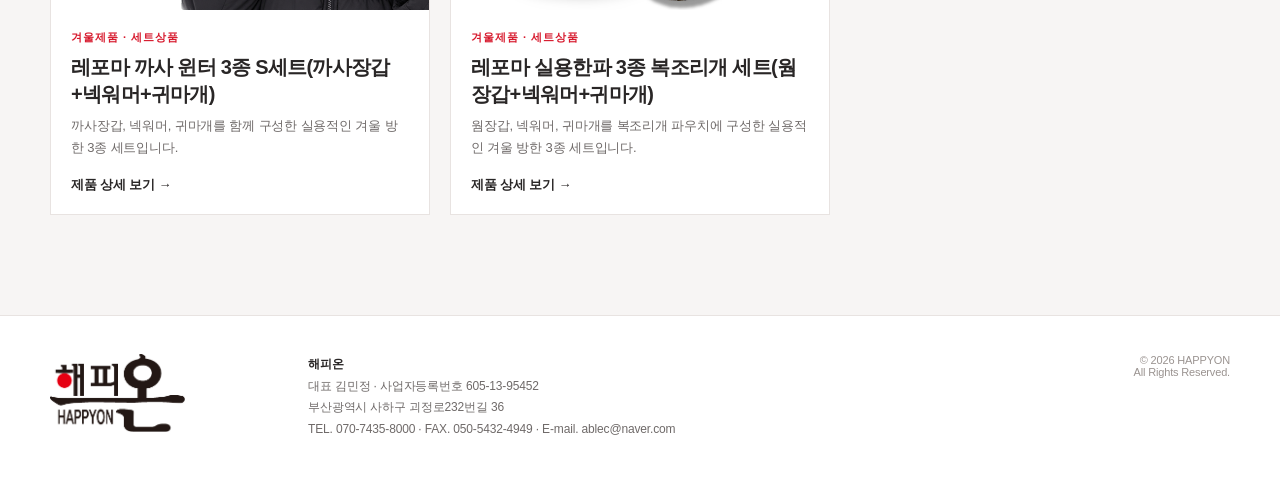
==== commit ec651f5d: "Add files via upload" ====
--- a/index.html
+++ b/index.html
@@ -135,6 +135,15 @@
   showHero(Number(dot.dataset.go));
   startHero();
 }));
+
+hero.addEventListener('mouseenter',()=>{
+  clearInterval(heroTimer);
+});
+
+hero.addEventListener('mouseleave',()=>{
+  startHero();
+});
+
 showHero(0);
 startHero();
 
--- a/assets/css/style.css
+++ b/assets/css/style.css
@@ -436,3 +436,438 @@
     min-height:0;
   }
 }
+/* Main slider: fixed equal-height redesign */
+.hero-carousel{
+  position:relative;
+  height:680px;
+  min-height:680px;
+  overflow:hidden;
+}
+
+.hero-slide{
+  display:none;
+  height:680px;
+  min-height:680px;
+  box-sizing:border-box;
+  padding:58px 0 78px;
+  overflow:hidden;
+}
+
+.hero-slide.active{
+  display:block;
+}
+
+.hero-slide > .container{
+  height:544px;
+  min-height:544px;
+  box-sizing:border-box;
+}
+
+/* 1페이지 */
+.hero-slide:first-child .hero-grid{
+  height:544px;
+  min-height:544px;
+  align-items:center;
+}
+
+/* 2~4페이지 */
+.hero-products-page{
+  height:544px;
+  min-height:544px;
+  display:flex;
+  flex-direction:column;
+}
+
+.hero-products-head{
+  flex:0 0 auto;
+  margin-bottom:20px;
+}
+
+.hero-products-head h2{
+  font-size:clamp(30px,3.4vw,46px);
+}
+
+/* 상품 영역은 남은 높이 안에만 들어오게 */
+.hero-product-grid{
+  flex:1 1 auto;
+  min-height:0;
+  align-items:stretch;
+}
+
+/* 2페이지: 2개는 크게 */
+.hero-product-grid-2{
+  grid-template-columns:repeat(2,minmax(0,1fr));
+  height:430px;
+}
+
+.hero-product-grid-2 .hero-feature-card{
+  display:grid;
+  grid-template-columns:1.05fr .95fr;
+  height:430px;
+  min-height:430px;
+}
+
+.hero-product-grid-2 .hero-feature-media{
+  min-height:0;
+  height:430px;
+  aspect-ratio:auto;
+}
+
+.hero-product-grid-2 .hero-feature-copy{
+  padding:24px 22px;
+}
+
+/* 3·4페이지: 3개를 같은 높이 안에 맞추는 컴팩트 카드 */
+.hero-product-grid-3{
+  grid-template-columns:repeat(3,minmax(0,1fr));
+  height:430px;
+  gap:18px;
+}
+
+.hero-product-grid-3 .hero-feature-card{
+  display:flex;
+  flex-direction:column;
+  height:430px;
+  min-height:430px;
+  overflow:hidden;
+}
+
+.hero-product-grid-3 .hero-feature-media{
+  flex:0 0 275px;
+  width:100%;
+  height:275px;
+  aspect-ratio:auto;
+}
+
+.hero-product-grid-3 .hero-feature-media img{
+  width:100%;
+  height:100%;
+  object-fit:cover;
+}
+
+.hero-product-grid-3 .hero-feature-copy{
+  flex:1 1 auto;
+  min-height:0;
+  padding:17px 18px 16px;
+  justify-content:flex-start;
+}
+
+.hero-product-grid-3 .hero-feature-copy>span{
+  margin:0 0 8px;
+  padding:0;
+  font-size:10px;
+}
+
+.hero-product-grid-3 .hero-feature-copy h3{
+  margin:0 0 5px;
+  font-size:19px;
+  line-height:1.22;
+}
+
+.hero-product-grid-3 .hero-feature-copy p{
+  display:-webkit-box;
+  -webkit-line-clamp:2;
+  -webkit-box-orient:vertical;
+  overflow:hidden;
+  font-size:12px;
+  line-height:1.5;
+}
+
+.hero-product-grid-3 .hero-feature-copy strong{
+  margin-top:auto;
+  padding-top:8px;
+  font-size:12px;
+}
+
+/* 페이지 점 위치도 모든 페이지에서 동일 */
+.hero-carousel-controls{
+  bottom:22px;
+}
+
+/* 태블릿에서는 높이 고정을 유지하면서 3개 카드도 한 줄 */
+@media(max-width:1000px) and (min-width:721px){
+  .hero-carousel,
+  .hero-slide{
+    height:650px;
+    min-height:650px;
+  }
+  .hero-slide > .container,
+  .hero-slide:first-child .hero-grid,
+  .hero-products-page{
+    height:514px;
+    min-height:514px;
+  }
+  .hero-product-grid-2,
+  .hero-product-grid-3{
+    height:400px;
+  }
+  .hero-product-grid-2 .hero-feature-card{
+    height:400px;
+    min-height:400px;
+  }
+  .hero-product-grid-2 .hero-feature-media{
+    height:400px;
+  }
+  .hero-product-grid-3 .hero-feature-card{
+    height:400px;
+    min-height:400px;
+  }
+  .hero-product-grid-3 .hero-feature-media{
+    flex-basis:245px;
+    height:245px;
+  }
+}
+
+/* 모바일은 한 화면에 자연스럽게 보이도록 높이 고정 해제 */
+@media(max-width:720px){
+  .hero-carousel,
+  .hero-slide{
+    height:auto;
+    min-height:0;
+    overflow:visible;
+  }
+  .hero-slide{
+    padding:48px 0 76px;
+  }
+  .hero-slide > .container,
+  .hero-slide:first-child .hero-grid,
+  .hero-products-page{
+    height:auto;
+    min-height:0;
+  }
+  .hero-product-grid-2,
+  .hero-product-grid-3{
+    grid-template-columns:1fr;
+    height:auto;
+  }
+  .hero-product-grid-2 .hero-feature-card,
+  .hero-product-grid-3 .hero-feature-card{
+    height:auto;
+    min-height:0;
+  }
+  .hero-product-grid-2 .hero-feature-media,
+  .hero-product-grid-3 .hero-feature-media{
+    height:auto;
+    min-height:0;
+    flex-basis:auto;
+    aspect-ratio:1/1;
+  }
+}
+
+
+/* Shop-style major / sub category navigation */
+.shop-category-bar{
+  position:relative;
+  z-index:60;
+  height:52px;
+  background:#111;
+  border-top:1px solid #111;
+}
+
+.shop-category-inner{
+  height:52px;
+}
+
+.shop-category-nav{
+  display:grid;
+  grid-template-columns:repeat(5,minmax(0,1fr));
+  height:52px;
+}
+
+.shop-category-item{
+  position:relative;
+  min-width:0;
+}
+
+.shop-category-main{
+  height:52px;
+  display:flex;
+  align-items:center;
+  justify-content:center;
+  padding:0 16px;
+  color:#fff;
+  font-size:14px;
+  font-weight:750;
+  letter-spacing:-.02em;
+  white-space:nowrap;
+  transition:background .18s ease,color .18s ease;
+}
+
+.shop-category-item:hover .shop-category-main,
+.shop-category-item.active .shop-category-main{
+  background:#292323;
+  color:#ff5a69;
+}
+
+.shop-category-dropdown{
+  position:absolute;
+  top:100%;
+  left:0;
+  width:100%;
+  min-width:190px;
+  padding:10px 0;
+  background:#fff;
+  border:1px solid var(--line);
+  border-top:0;
+  box-shadow:0 18px 36px rgba(25,18,17,.14);
+  opacity:0;
+  visibility:hidden;
+  transform:translateY(7px);
+  transition:opacity .16s ease,transform .16s ease,visibility .16s ease;
+  z-index:100;
+}
+
+.shop-category-item:hover .shop-category-dropdown,
+.shop-category-item:focus-within .shop-category-dropdown{
+  opacity:1;
+  visibility:visible;
+  transform:translateY(0);
+}
+
+.shop-category-dropdown a{
+  display:block;
+  padding:11px 18px;
+  color:var(--text);
+  font-size:13px;
+  font-weight:600;
+  line-height:1.35;
+  background:#fff;
+  transition:background .15s ease,color .15s ease,padding .15s ease;
+}
+
+.shop-category-dropdown a:hover{
+  padding-left:22px;
+  background:var(--soft);
+  color:var(--accent);
+}
+
+/* 카테고리 바가 추가된 뒤 메인 슬라이드 내부 여백을 균형 있게 조정 */
+.hero-slide{
+  padding-top:66px;
+  padding-bottom:70px;
+}
+
+/* Mobile: hover dropdown 대신 대카테고리를 가로 스크롤로 사용 */
+@media(max-width:720px){
+  .site-header{
+    position:sticky;
+    top:0;
+  }
+
+  .shop-category-bar,
+  .shop-category-inner{
+    height:46px;
+  }
+
+  .shop-category-inner{
+    width:100%;
+  }
+
+  .shop-category-nav{
+    display:flex;
+    height:46px;
+    overflow-x:auto;
+    scrollbar-width:none;
+    padding:0 14px;
+  }
+
+  .shop-category-nav::-webkit-scrollbar{
+    display:none;
+  }
+
+  .shop-category-item{
+    flex:0 0 auto;
+  }
+
+  .shop-category-main{
+    height:46px;
+    padding:0 16px;
+    font-size:13px;
+  }
+
+  .shop-category-dropdown{
+    display:none;
+  }
+
+  .hero-slide{
+    padding-top:54px;
+    padding-bottom:76px;
+  }
+}
+
+/* Main slider product thumbnails: show full 1:1 image without cropping */
+.hero-feature-media{
+  background:#fff;
+}
+.hero-feature-media img{
+  width:100%;
+  height:100%;
+  object-fit:contain !important;
+  object-position:center;
+  background:#fff;
+}
+
+/* Page 2 product cards: keep text grouped and vertically centered */
+.hero-product-grid-2 .hero-feature-copy{
+  padding:32px 28px;
+  justify-content:center;
+  align-items:flex-start;
+}
+
+.hero-product-grid-2 .hero-feature-copy>span{
+  margin:0 0 14px;
+  padding:0;
+  font-size:11px;
+  line-height:1.2;
+}
+
+.hero-product-grid-2 .hero-feature-copy h3{
+  margin:0 0 10px;
+  font-size:27px;
+  line-height:1.2;
+}
+
+.hero-product-grid-2 .hero-feature-copy p{
+  margin:0;
+  font-size:13px;
+  line-height:1.65;
+}
+
+.hero-product-grid-2 .hero-feature-copy strong{
+  margin-top:20px;
+  padding:0;
+  font-size:13px;
+}
+
+/* Related set products on product detail */
+.linked-set-products{
+  margin-top:34px;
+}
+.linked-set-products:first-child{
+  margin-top:0;
+}
+.related-set-grid{
+  display:grid;
+  grid-template-columns:repeat(3,minmax(0,1fr));
+  gap:18px;
+}
+.related-set-grid .product-card{
+  min-width:0;
+}
+.related-set-grid .product-media{
+  aspect-ratio:1/1;
+}
+.related-set-grid .product-media img{
+  object-fit:contain;
+}
+
+@media(max-width:900px){
+  .related-set-grid{
+    grid-template-columns:repeat(2,minmax(0,1fr));
+  }
+}
+@media(max-width:620px){
+  .related-set-grid{
+    grid-template-columns:1fr;
+  }
+}
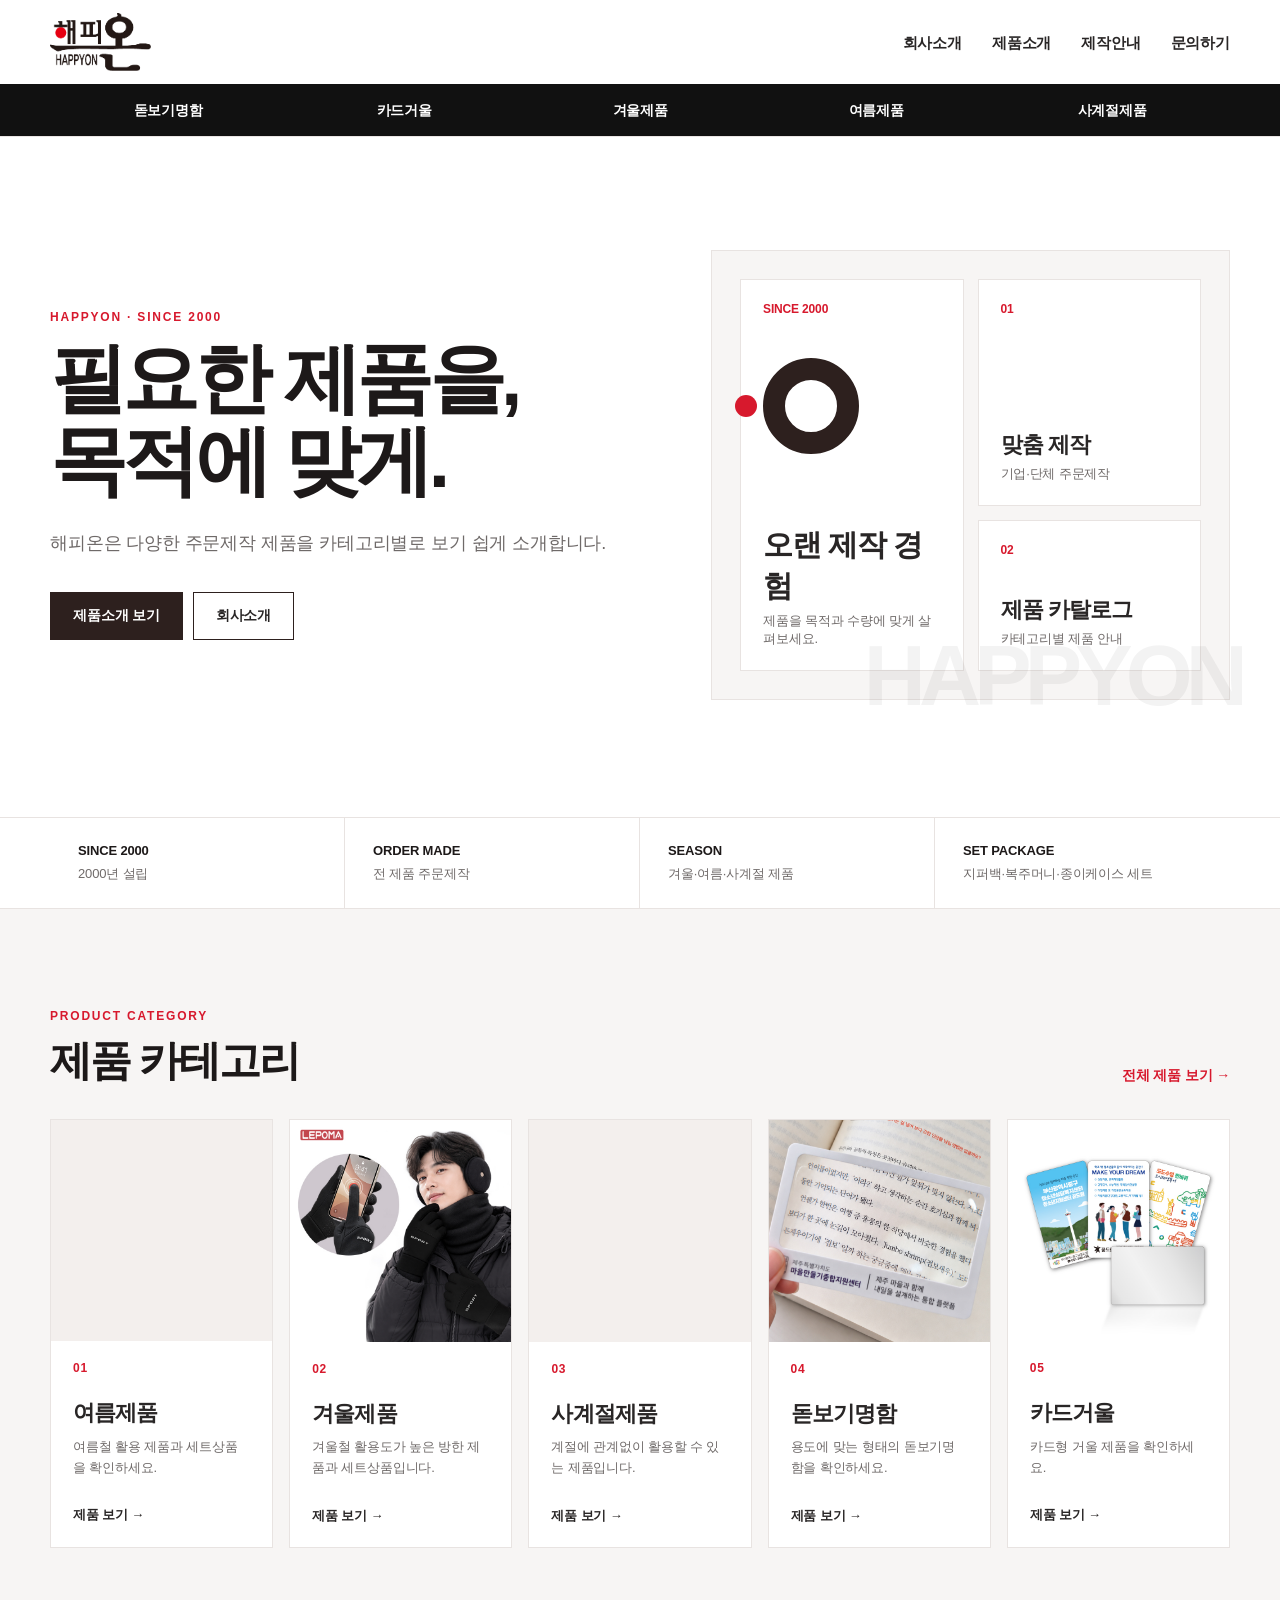
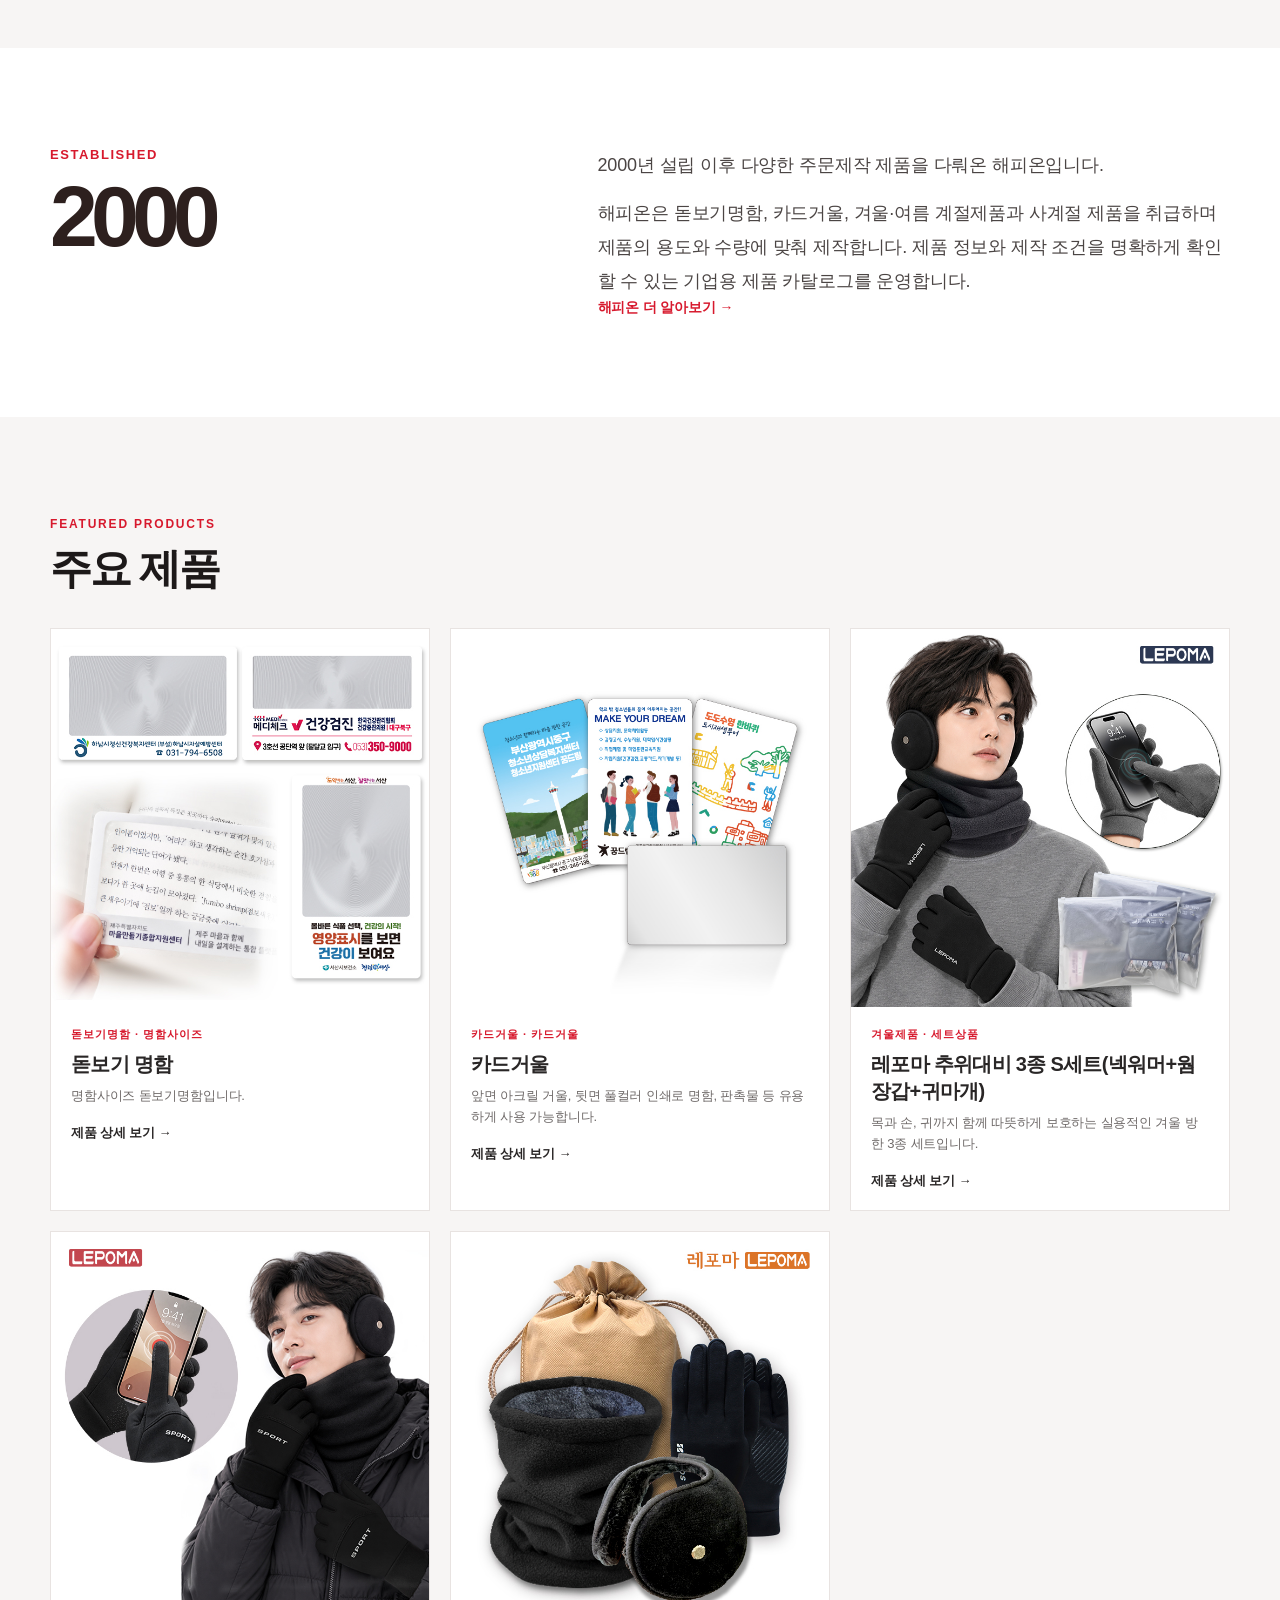
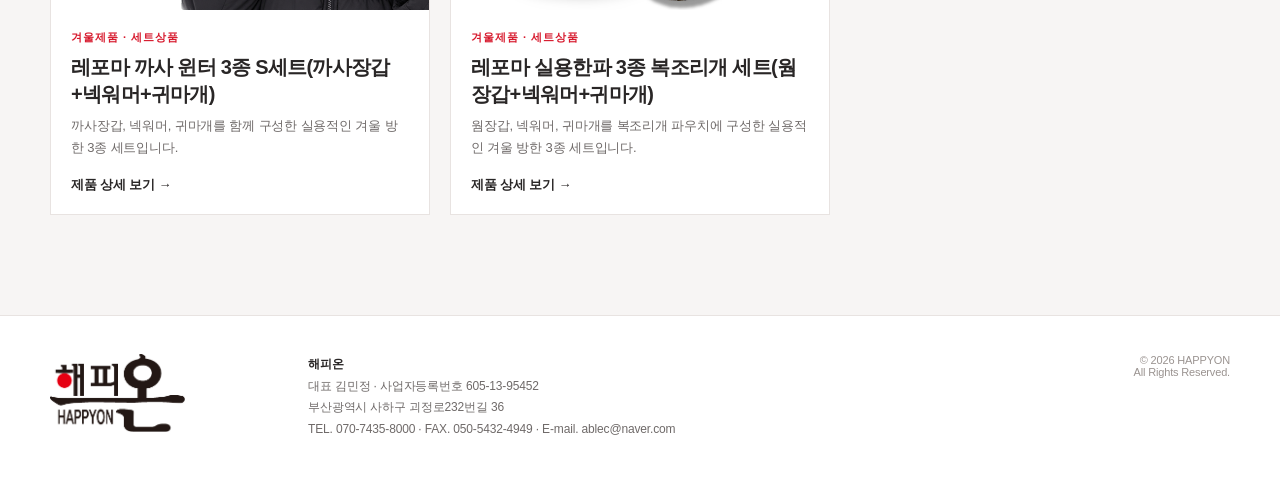
==== commit 8bff2042: "Add files via upload" ====
--- a/index.html
+++ b/index.html
@@ -148,7 +148,7 @@
 startHero();
 
 const cg=document.getElementById('home-categories');
-const homeCardIds=['magnifier','card-mirror','winter','summer','all-season'];
+const homeCardIds=['summer','winter','all-season','magnifier','card-mirror'];
 const homeCards=await Promise.all(homeCardIds.map(async(id,i)=>{
   const fallbackCat=d.categories.find(c=>c.id===id)||{};
   const fallback={
@@ -166,7 +166,9 @@
     return {id,...fallback};
   }
 }));
-cg.innerHTML=homeCards.map(c=>{
+cg.innerHTML=homeCards.map((c,i)=>{
+  const rawTop=String(c.top_text||'').trim();
+  const displayTop=/^\d{1,2}$/.test(rawTop) ? String(i+1).padStart(2,'0') : rawTop;
   const image=c.image
     ? `<img class="home-category-image" src="${H.esc(c.image.replace(/^\//,''))}" alt="${H.esc(c.title)}">`
     : '';
@@ -174,7 +176,7 @@
     ${image}
     <div class="home-category-shade"></div>
     <div class="home-category-content">
-      <span class="home-category-top">${H.esc(c.top_text||'')}</span>
+      <span class="home-category-top">${H.esc(displayTop)}</span>
       <div class="home-category-bottom">
         <h3>${H.esc(c.title||'')}</h3>
         <p>${H.esc(c.description||'')}</p>
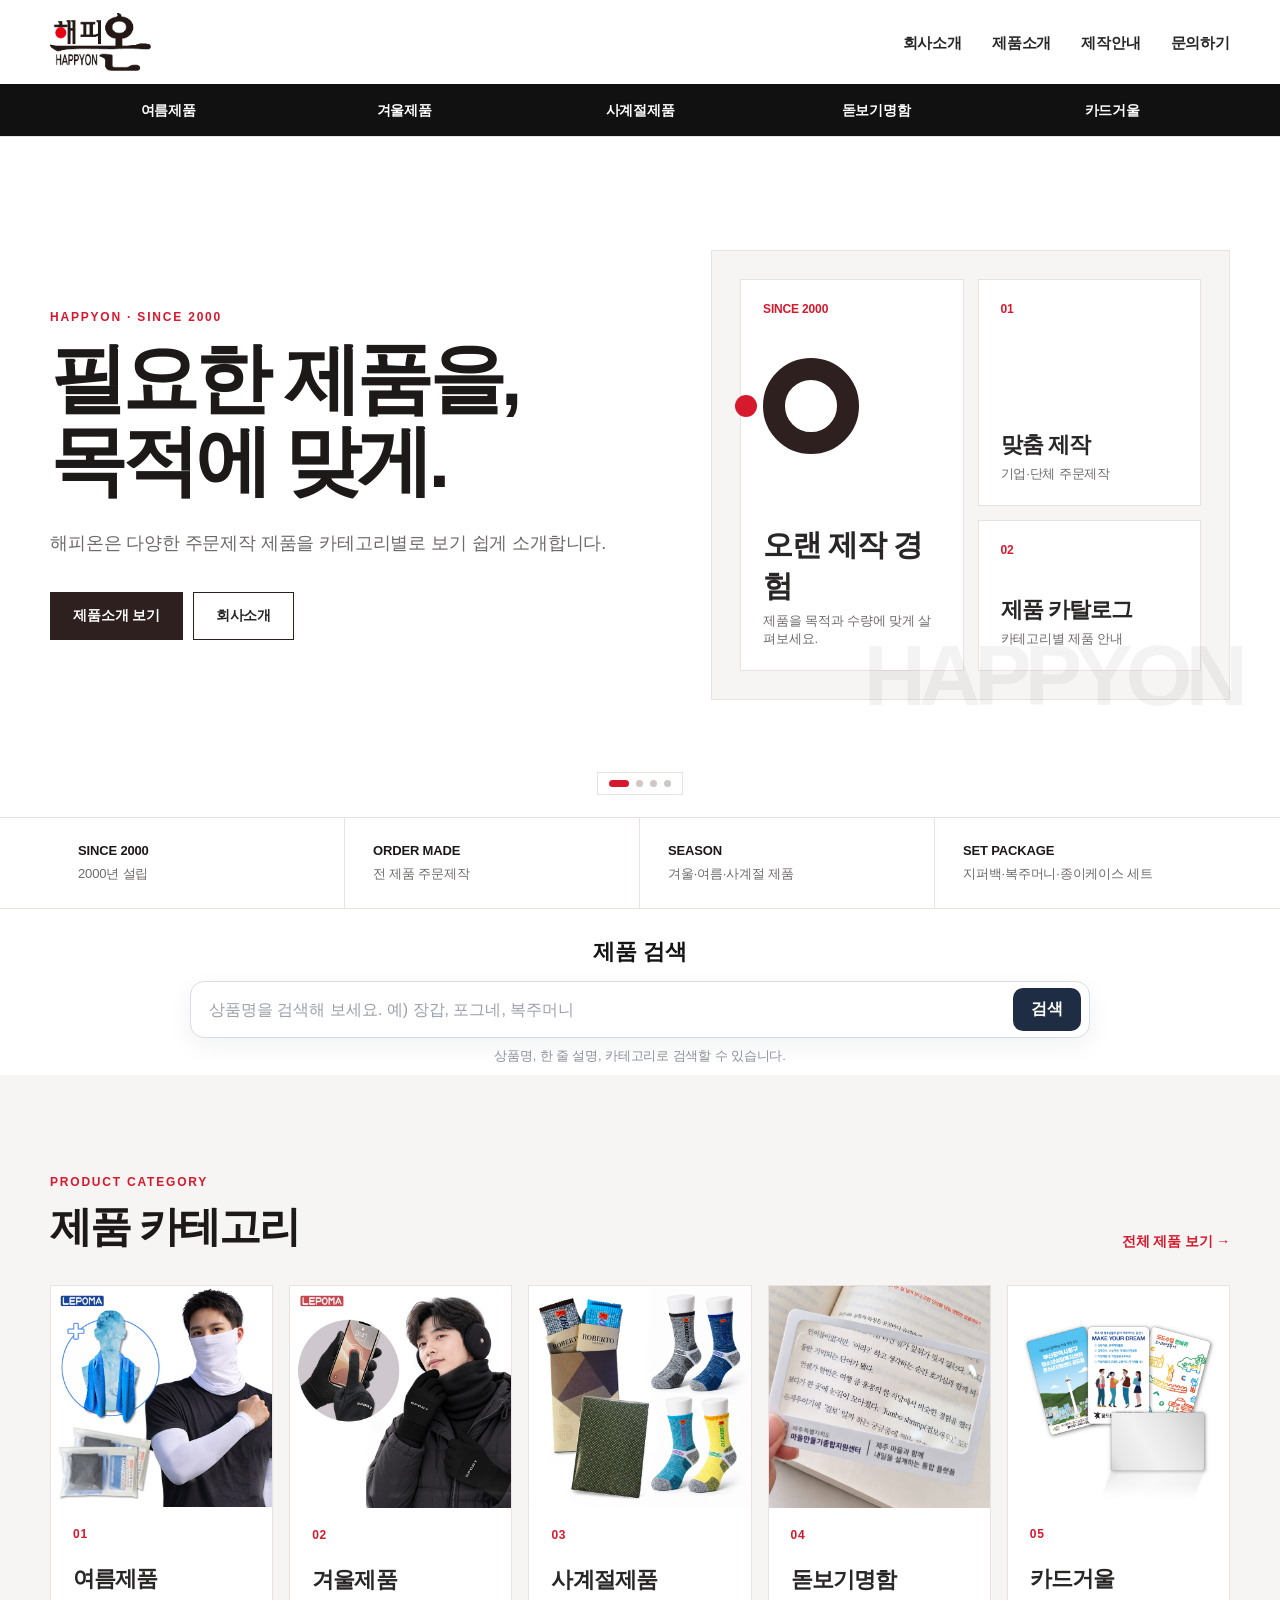
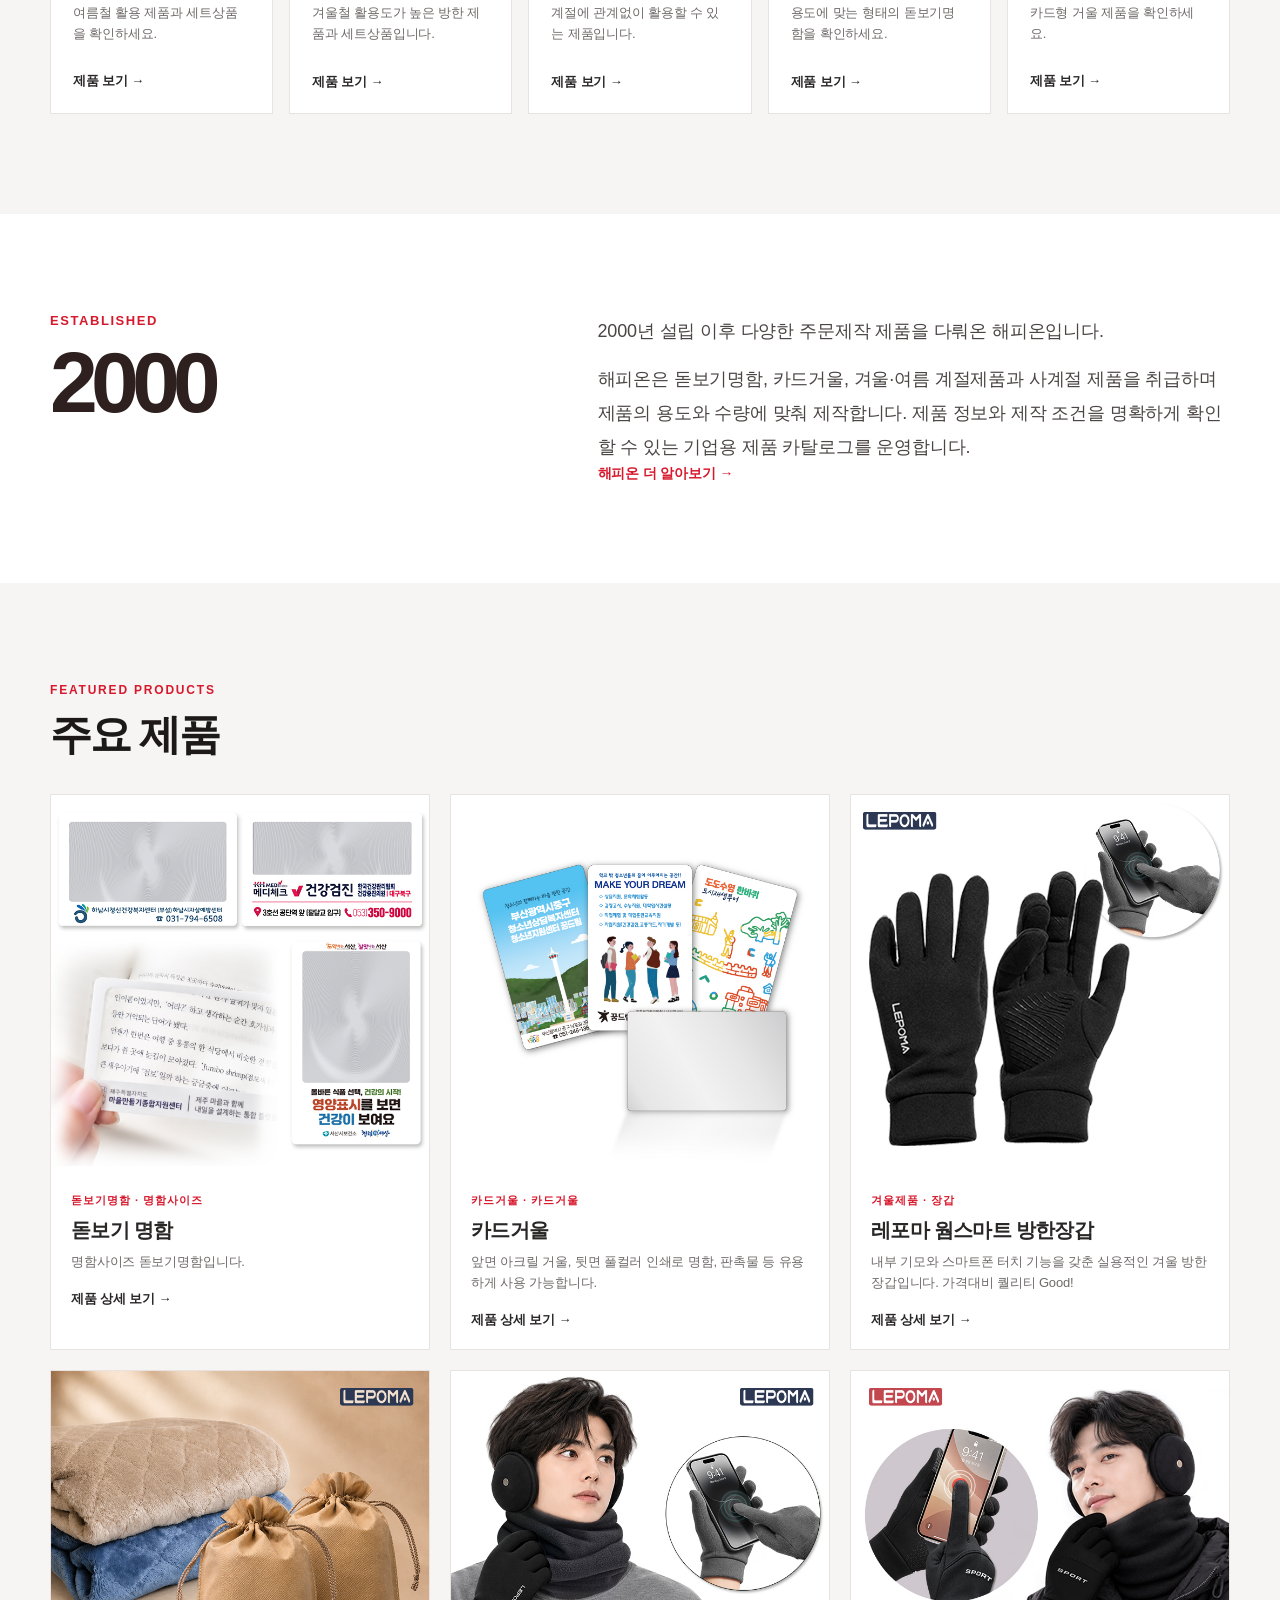
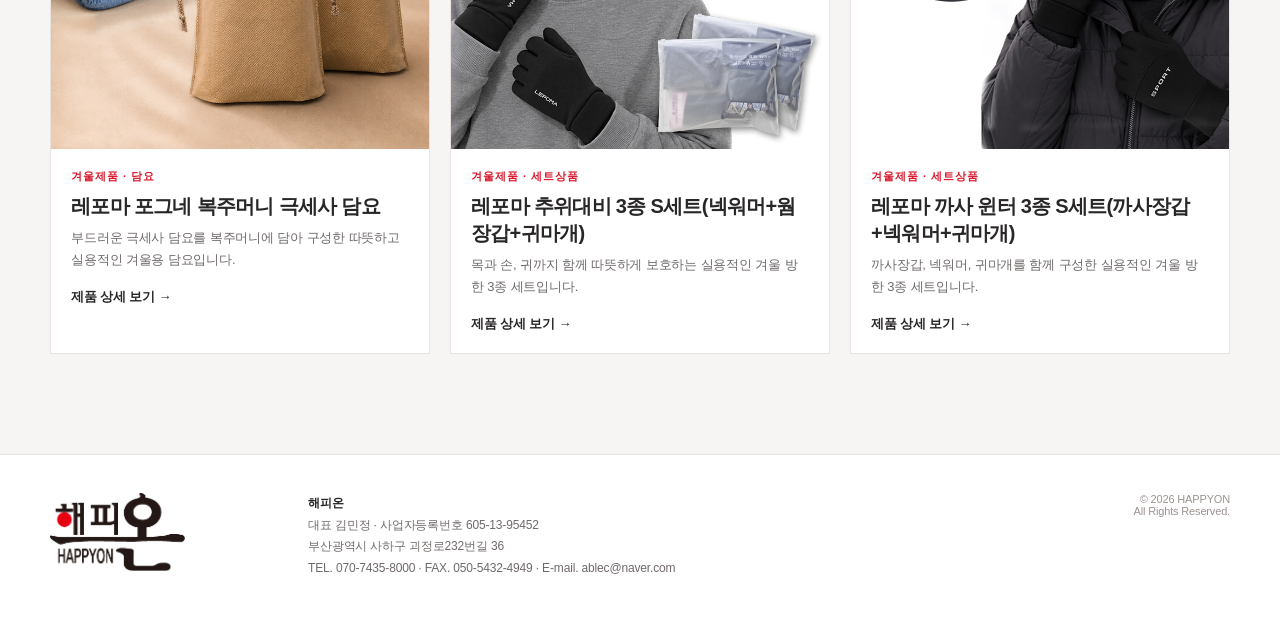
==== commit 6fb955e5: "Add files via upload" ====
--- a/index.html
+++ b/index.html
@@ -1,4 +1,37 @@
-<!doctype html><html lang="ko"><head><meta charset="utf-8"><meta name="viewport" content="width=device-width,initial-scale=1"><title>해피온 HAPPYON | 주문제작 제품</title><meta name="description" content="기업과 단체를 위한 주문제작 제품 소개"><link rel="icon" href="assets/images/logo.png"><link rel="stylesheet" href="assets/css/style.css"></head><body><div id="site-header"></div>
+<!doctype html><html lang="ko"><head><meta charset="utf-8"><meta name="viewport" content="width=device-width,initial-scale=1"><title>해피온 HAPPYON | 주문제작 제품</title><meta name="description" content="기업과 단체를 위한 주문제작 제품 소개"><link rel="icon" href="assets/images/logo.png"><link rel="stylesheet" href="assets/css/style.css">
+<style>
+.home-search-section{padding:28px 0 10px;background:#fff}
+.home-search-wrap{max-width:900px;margin:0 auto}
+.home-search-title{margin:0 0 14px;font-size:22px;font-weight:800;color:#151515;text-align:center}
+.home-search-box{display:flex;align-items:center;gap:10px;border:1px solid #d8dce3;border-radius:14px;background:#fff;padding:6px 8px 6px 18px;box-shadow:0 8px 24px rgba(19,31,55,.06)}
+.home-search-box:focus-within{border-color:#24344f;box-shadow:0 10px 30px rgba(19,31,55,.10)}
+.home-search-input{flex:1;min-width:0;border:0;outline:0;background:transparent;font:inherit;font-size:16px;padding:11px 0;color:#191919}
+.home-search-input::placeholder{color:#9aa0aa}
+.home-search-btn{border:0;border-radius:10px;background:#1f2d44;color:#fff;font:inherit;font-weight:700;padding:11px 18px;cursor:pointer;white-space:nowrap}
+.home-search-helper{margin:9px 4px 0;color:#8a9099;font-size:13px;text-align:center}
+.home-search-result-wrap{display:none;margin-top:16px}
+.home-search-result-wrap.show{display:block}
+.home-search-status{margin:0 0 10px;font-size:14px;color:#606773}
+.home-search-results{display:grid;grid-template-columns:repeat(2,minmax(0,1fr));gap:10px}
+.home-search-result{display:grid;grid-template-columns:82px minmax(0,1fr);gap:13px;align-items:center;padding:10px;border:1px solid #e4e7ec;border-radius:12px;background:#fff;text-decoration:none;color:inherit;transition:.15s ease}
+.home-search-result:hover{border-color:#aeb6c2;transform:translateY(-1px);box-shadow:0 7px 18px rgba(18,28,45,.07)}
+.home-search-result-media{width:82px;height:82px;border-radius:9px;overflow:hidden;background:#f5f6f8;display:flex;align-items:center;justify-content:center}
+.home-search-result-media img{width:100%;height:100%;object-fit:contain}
+.home-search-result-placeholder{font-size:11px;color:#9ca2ab;text-align:center;padding:8px}
+.home-search-result-copy{min-width:0}
+.home-search-result-meta{font-size:12px;color:#7c838d;margin-bottom:4px}
+.home-search-result-title{font-size:15px;font-weight:800;line-height:1.35;color:#181818;margin:0 0 4px}
+.home-search-result-summary{font-size:13px;color:#626973;line-height:1.45;margin:0;display:-webkit-box;-webkit-line-clamp:2;-webkit-box-orient:vertical;overflow:hidden}
+.home-search-empty{padding:22px;border:1px dashed #d9dde4;border-radius:12px;color:#7c838d;text-align:center;background:#fafbfc}
+@media(max-width:720px){
+  .home-search-section{padding:22px 0 4px}
+  .home-search-title{font-size:19px}
+  .home-search-box{padding-left:13px}
+  .home-search-btn{padding:10px 13px}
+  .home-search-results{grid-template-columns:1fr}
+}
+</style>
+</head><body><div id="site-header"></div>
 <main>
 <section class="hero hero-carousel" id="home-hero">
   <div class="hero-slide active" data-slide="0">
@@ -60,6 +93,22 @@
   </div>
 </section>
 <section class="trust"><div class="container trust-grid"><div class="trust-item"><strong>SINCE 2000</strong><span>2000년 설립</span></div><div class="trust-item"><strong>ORDER MADE</strong><span>전 제품 주문제작</span></div><div class="trust-item"><strong>SEASON</strong><span>겨울·여름·사계절 제품</span></div><div class="trust-item"><strong>SET PACKAGE</strong><span>지퍼백·복주머니·종이케이스 세트</span></div></div></section>
+<section class="home-search-section">
+  <div class="container">
+    <div class="home-search-wrap">
+      <h2 class="home-search-title">제품 검색</h2>
+      <form class="home-search-box" id="home-product-search-form">
+        <input class="home-search-input" id="home-product-search-input" type="search" autocomplete="off" placeholder="상품명을 검색해 보세요. 예) 장갑, 포그네, 복주머니">
+        <button class="home-search-btn" type="submit">검색</button>
+      </form>
+      <p class="home-search-helper">상품명, 한 줄 설명, 카테고리로 검색할 수 있습니다.</p>
+      <div class="home-search-result-wrap" id="home-search-result-wrap">
+        <p class="home-search-status" id="home-search-status"></p>
+        <div class="home-search-results" id="home-search-results"></div>
+      </div>
+    </div>
+  </div>
+</section>
 <section class="section soft"><div class="container"><div class="section-head"><div><p class="eyebrow">PRODUCT CATEGORY</p><h2>제품 카테고리</h2></div><a class="text-link" href="products.html">전체 제품 보기 →</a></div><div class="category-grid" id="home-categories"></div></div></section>
 <section class="section"><div class="container about-grid"><div><div class="about-number"><small>ESTABLISHED</small><span data-site="established">2000</span></div></div><div class="about-copy"><p id="about-short"></p><p id="about-long"></p><a class="text-link" href="company.html">해피온 더 알아보기 →</a></div></div></section>
 <section class="section soft"><div class="container"><div class="section-head"><div><p class="eyebrow">FEATURED PRODUCTS</p><h2>주요 제품</h2></div></div><div class="product-grid" id="featured-products"></div></div></section>
@@ -91,7 +140,78 @@
   </a>`;
 };
 
+
 const allPublished=d.products.filter(p=>p.published!==false);
+
+// 홈페이지 제품 검색
+const searchForm=document.getElementById('home-product-search-form');
+const searchInput=document.getElementById('home-product-search-input');
+const searchWrap=document.getElementById('home-search-result-wrap');
+const searchStatus=document.getElementById('home-search-status');
+const searchResults=document.getElementById('home-search-results');
+
+const normalizeSearch=(v)=>String(v||'').toLowerCase().replace(/\s+/g,'').trim();
+
+const searchProductCard=(p)=>{
+  const cat=H.catLabel(p.category);
+  const sub=H.subLabel(p.category,p.subcategory);
+  const img=p.hero_image
+    ? `<img src="${H.esc(p.hero_image.replace(/^\//,''))}" alt="${H.esc(p.title||'')}">`
+    : `<div class="home-search-result-placeholder">HAPPYON</div>`;
+  return `<a class="home-search-result" href="product.html?id=${encodeURIComponent(p.id)}">
+    <div class="home-search-result-media">${img}</div>
+    <div class="home-search-result-copy">
+      <div class="home-search-result-meta">${H.esc(cat)}${sub?` · ${H.esc(sub)}`:''}</div>
+      <h3 class="home-search-result-title">${H.esc(p.title||'')}</h3>
+      <p class="home-search-result-summary">${H.esc(p.summary||'')}</p>
+    </div>
+  </a>`;
+};
+
+const runHomeSearch=()=>{
+  const raw=searchInput.value.trim();
+  const q=normalizeSearch(raw);
+
+  if(!q){
+    searchWrap.classList.remove('show');
+    searchStatus.textContent='';
+    searchResults.innerHTML='';
+    return;
+  }
+
+  const matched=allPublished.filter(p=>{
+    const text=[
+      p.title,
+      p.summary,
+      H.catLabel(p.category),
+      H.subLabel(p.category,p.subcategory)
+    ].map(normalizeSearch).join(' ');
+    return text.includes(q);
+  });
+
+  searchWrap.classList.add('show');
+
+  if(!matched.length){
+    searchStatus.textContent=`"${raw}" 검색 결과가 없습니다.`;
+    searchResults.innerHTML='<div class="home-search-empty">다른 상품명이나 카테고리명으로 검색해 보세요.</div>';
+    return;
+  }
+
+  const shown=matched.slice(0,12);
+  searchStatus.textContent=`"${raw}" 검색 결과 ${matched.length}개${matched.length>12?' · 상위 12개 표시':''}`;
+  searchResults.innerHTML=shown.map(searchProductCard).join('');
+};
+
+searchForm.addEventListener('submit',(e)=>{
+  e.preventDefault();
+  runHomeSearch();
+});
+
+let homeSearchTimer=null;
+searchInput.addEventListener('input',()=>{
+  clearTimeout(homeSearchTimer);
+  homeSearchTimer=setTimeout(runHomeSearch,180);
+});
 
 // 2페이지: 돋보기명함 1개 + 카드거울 1개
 const page2Magnifier=allPublished.find(p=>p.category==='magnifier' && p.home_slide_page2===true);
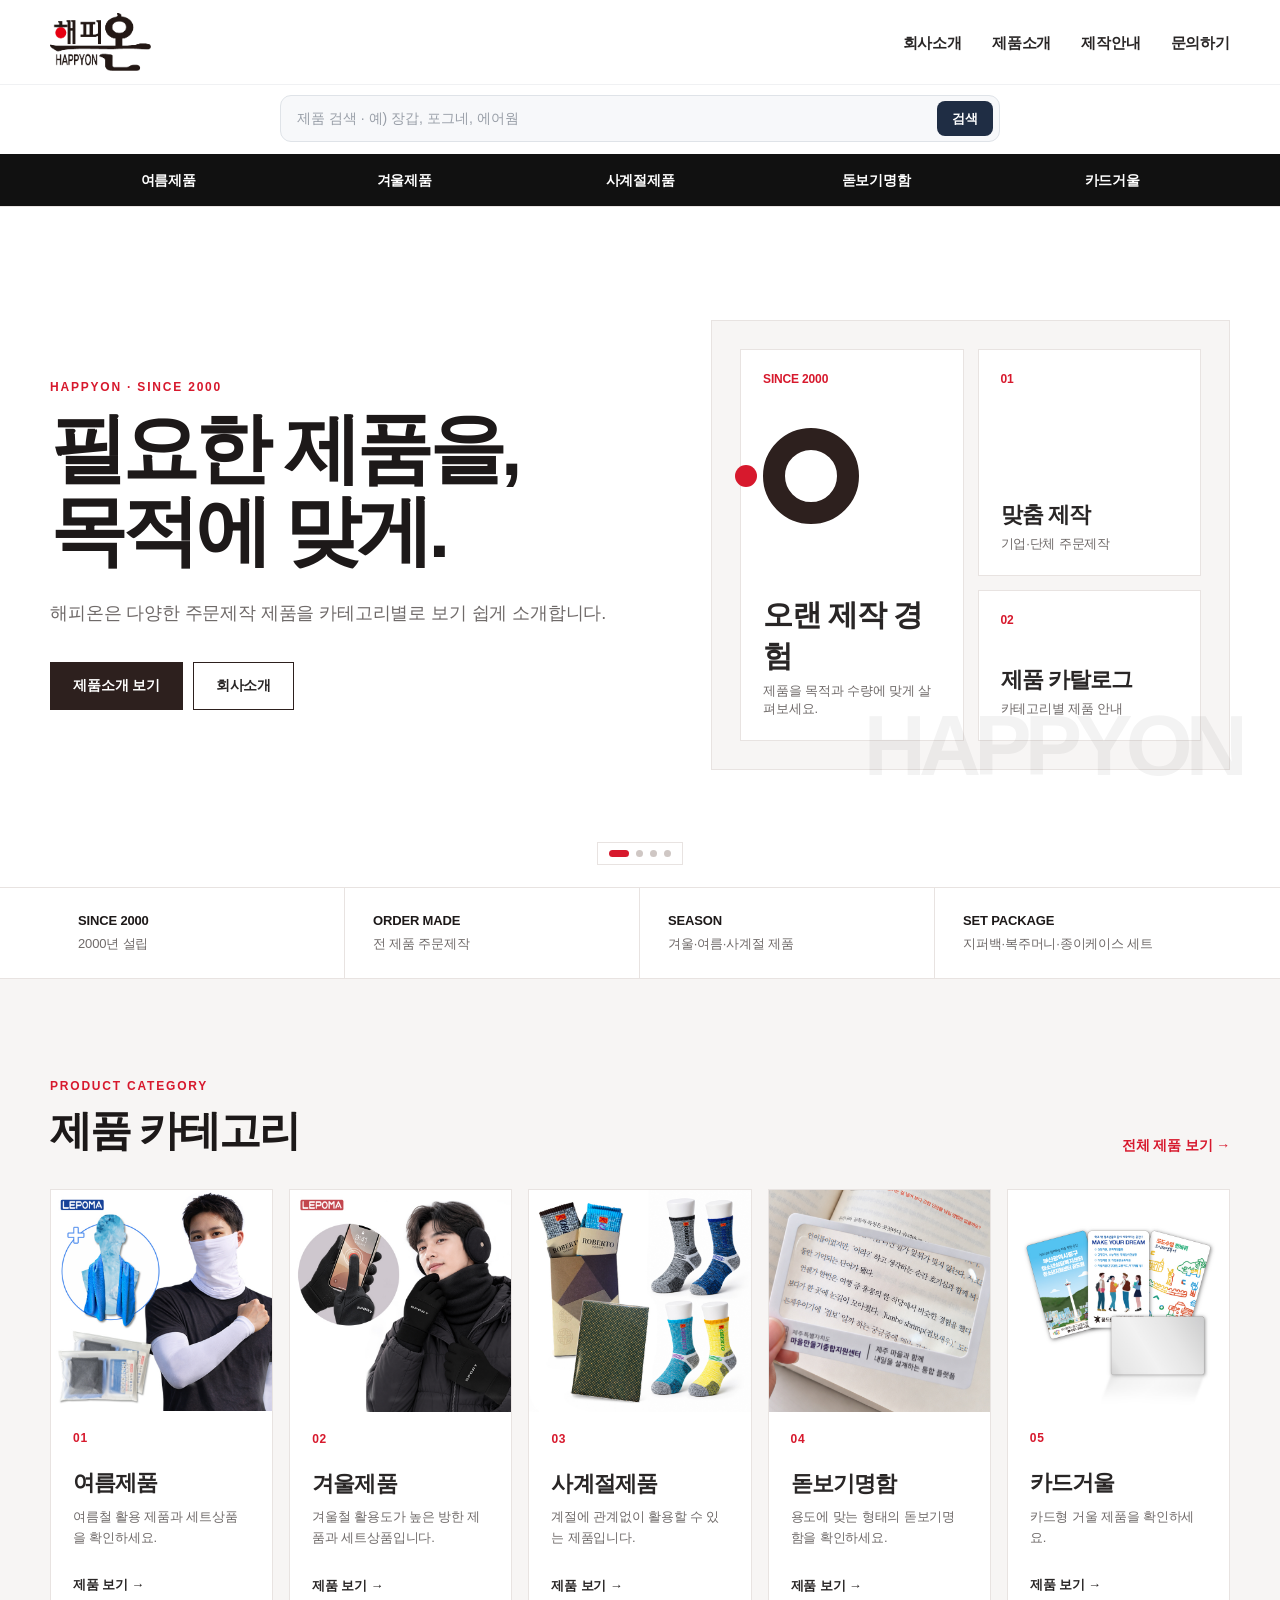
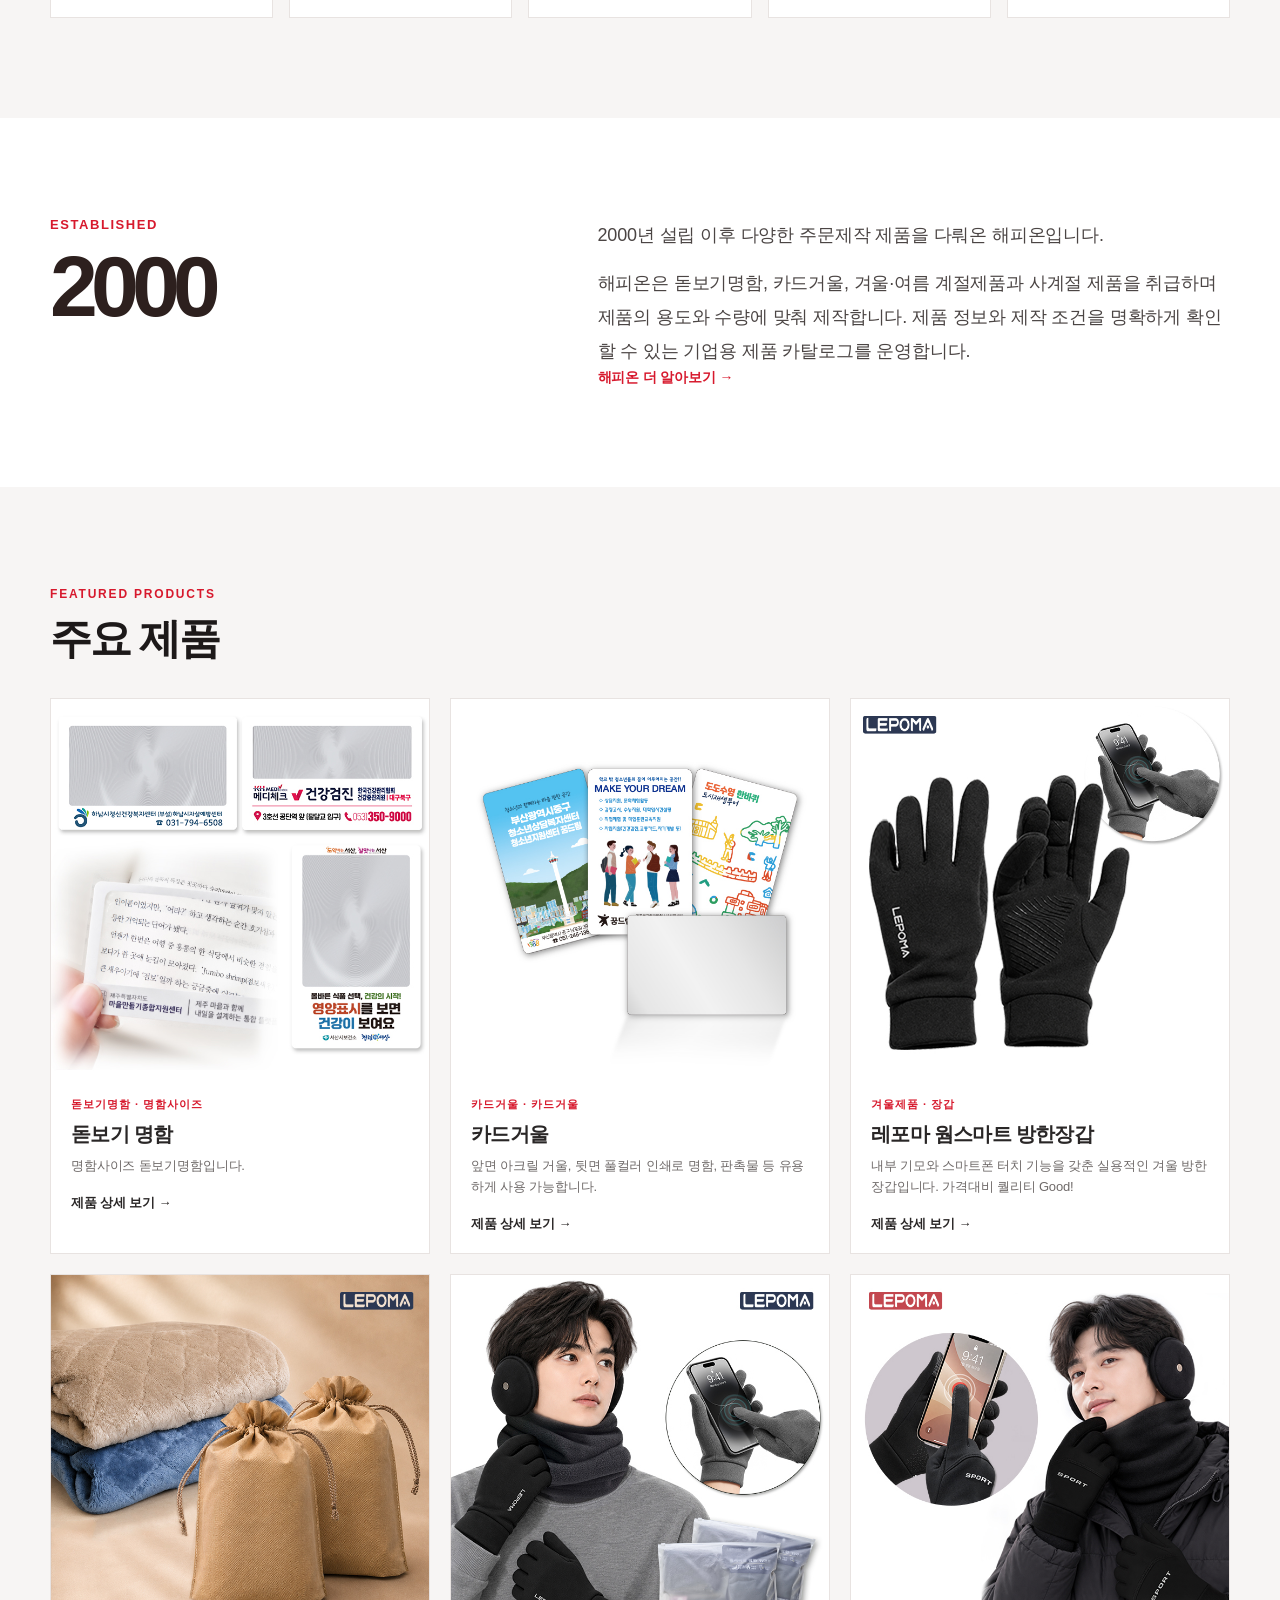
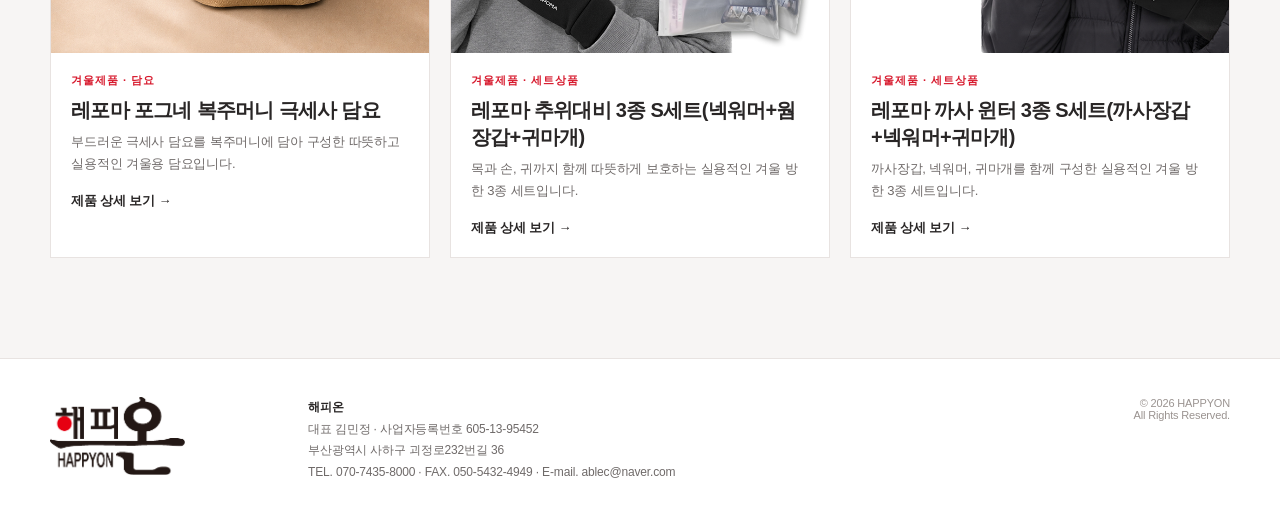
==== commit 682dc796: "Add files via upload" ====
--- a/index.html
+++ b/index.html
@@ -1,37 +1,4 @@
-<!doctype html><html lang="ko"><head><meta charset="utf-8"><meta name="viewport" content="width=device-width,initial-scale=1"><title>해피온 HAPPYON | 주문제작 제품</title><meta name="description" content="기업과 단체를 위한 주문제작 제품 소개"><link rel="icon" href="assets/images/logo.png"><link rel="stylesheet" href="assets/css/style.css">
-<style>
-.home-search-section{padding:28px 0 10px;background:#fff}
-.home-search-wrap{max-width:900px;margin:0 auto}
-.home-search-title{margin:0 0 14px;font-size:22px;font-weight:800;color:#151515;text-align:center}
-.home-search-box{display:flex;align-items:center;gap:10px;border:1px solid #d8dce3;border-radius:14px;background:#fff;padding:6px 8px 6px 18px;box-shadow:0 8px 24px rgba(19,31,55,.06)}
-.home-search-box:focus-within{border-color:#24344f;box-shadow:0 10px 30px rgba(19,31,55,.10)}
-.home-search-input{flex:1;min-width:0;border:0;outline:0;background:transparent;font:inherit;font-size:16px;padding:11px 0;color:#191919}
-.home-search-input::placeholder{color:#9aa0aa}
-.home-search-btn{border:0;border-radius:10px;background:#1f2d44;color:#fff;font:inherit;font-weight:700;padding:11px 18px;cursor:pointer;white-space:nowrap}
-.home-search-helper{margin:9px 4px 0;color:#8a9099;font-size:13px;text-align:center}
-.home-search-result-wrap{display:none;margin-top:16px}
-.home-search-result-wrap.show{display:block}
-.home-search-status{margin:0 0 10px;font-size:14px;color:#606773}
-.home-search-results{display:grid;grid-template-columns:repeat(2,minmax(0,1fr));gap:10px}
-.home-search-result{display:grid;grid-template-columns:82px minmax(0,1fr);gap:13px;align-items:center;padding:10px;border:1px solid #e4e7ec;border-radius:12px;background:#fff;text-decoration:none;color:inherit;transition:.15s ease}
-.home-search-result:hover{border-color:#aeb6c2;transform:translateY(-1px);box-shadow:0 7px 18px rgba(18,28,45,.07)}
-.home-search-result-media{width:82px;height:82px;border-radius:9px;overflow:hidden;background:#f5f6f8;display:flex;align-items:center;justify-content:center}
-.home-search-result-media img{width:100%;height:100%;object-fit:contain}
-.home-search-result-placeholder{font-size:11px;color:#9ca2ab;text-align:center;padding:8px}
-.home-search-result-copy{min-width:0}
-.home-search-result-meta{font-size:12px;color:#7c838d;margin-bottom:4px}
-.home-search-result-title{font-size:15px;font-weight:800;line-height:1.35;color:#181818;margin:0 0 4px}
-.home-search-result-summary{font-size:13px;color:#626973;line-height:1.45;margin:0;display:-webkit-box;-webkit-line-clamp:2;-webkit-box-orient:vertical;overflow:hidden}
-.home-search-empty{padding:22px;border:1px dashed #d9dde4;border-radius:12px;color:#7c838d;text-align:center;background:#fafbfc}
-@media(max-width:720px){
-  .home-search-section{padding:22px 0 4px}
-  .home-search-title{font-size:19px}
-  .home-search-box{padding-left:13px}
-  .home-search-btn{padding:10px 13px}
-  .home-search-results{grid-template-columns:1fr}
-}
-</style>
-</head><body><div id="site-header"></div>
+<!doctype html><html lang="ko"><head><meta charset="utf-8"><meta name="viewport" content="width=device-width,initial-scale=1"><title>해피온 HAPPYON | 주문제작 제품</title><meta name="description" content="기업과 단체를 위한 주문제작 제품 소개"><link rel="icon" href="assets/images/logo.png"><link rel="stylesheet" href="assets/css/style.css"></head><body><div id="site-header"></div>
 <main>
 <section class="hero hero-carousel" id="home-hero">
   <div class="hero-slide active" data-slide="0">
@@ -93,22 +60,6 @@
   </div>
 </section>
 <section class="trust"><div class="container trust-grid"><div class="trust-item"><strong>SINCE 2000</strong><span>2000년 설립</span></div><div class="trust-item"><strong>ORDER MADE</strong><span>전 제품 주문제작</span></div><div class="trust-item"><strong>SEASON</strong><span>겨울·여름·사계절 제품</span></div><div class="trust-item"><strong>SET PACKAGE</strong><span>지퍼백·복주머니·종이케이스 세트</span></div></div></section>
-<section class="home-search-section">
-  <div class="container">
-    <div class="home-search-wrap">
-      <h2 class="home-search-title">제품 검색</h2>
-      <form class="home-search-box" id="home-product-search-form">
-        <input class="home-search-input" id="home-product-search-input" type="search" autocomplete="off" placeholder="상품명을 검색해 보세요. 예) 장갑, 포그네, 복주머니">
-        <button class="home-search-btn" type="submit">검색</button>
-      </form>
-      <p class="home-search-helper">상품명, 한 줄 설명, 카테고리로 검색할 수 있습니다.</p>
-      <div class="home-search-result-wrap" id="home-search-result-wrap">
-        <p class="home-search-status" id="home-search-status"></p>
-        <div class="home-search-results" id="home-search-results"></div>
-      </div>
-    </div>
-  </div>
-</section>
 <section class="section soft"><div class="container"><div class="section-head"><div><p class="eyebrow">PRODUCT CATEGORY</p><h2>제품 카테고리</h2></div><a class="text-link" href="products.html">전체 제품 보기 →</a></div><div class="category-grid" id="home-categories"></div></div></section>
 <section class="section"><div class="container about-grid"><div><div class="about-number"><small>ESTABLISHED</small><span data-site="established">2000</span></div></div><div class="about-copy"><p id="about-short"></p><p id="about-long"></p><a class="text-link" href="company.html">해피온 더 알아보기 →</a></div></div></section>
 <section class="section soft"><div class="container"><div class="section-head"><div><p class="eyebrow">FEATURED PRODUCTS</p><h2>주요 제품</h2></div></div><div class="product-grid" id="featured-products"></div></div></section>
@@ -140,78 +91,7 @@
   </a>`;
 };
 
-
 const allPublished=d.products.filter(p=>p.published!==false);
-
-// 홈페이지 제품 검색
-const searchForm=document.getElementById('home-product-search-form');
-const searchInput=document.getElementById('home-product-search-input');
-const searchWrap=document.getElementById('home-search-result-wrap');
-const searchStatus=document.getElementById('home-search-status');
-const searchResults=document.getElementById('home-search-results');
-
-const normalizeSearch=(v)=>String(v||'').toLowerCase().replace(/\s+/g,'').trim();
-
-const searchProductCard=(p)=>{
-  const cat=H.catLabel(p.category);
-  const sub=H.subLabel(p.category,p.subcategory);
-  const img=p.hero_image
-    ? `<img src="${H.esc(p.hero_image.replace(/^\//,''))}" alt="${H.esc(p.title||'')}">`
-    : `<div class="home-search-result-placeholder">HAPPYON</div>`;
-  return `<a class="home-search-result" href="product.html?id=${encodeURIComponent(p.id)}">
-    <div class="home-search-result-media">${img}</div>
-    <div class="home-search-result-copy">
-      <div class="home-search-result-meta">${H.esc(cat)}${sub?` · ${H.esc(sub)}`:''}</div>
-      <h3 class="home-search-result-title">${H.esc(p.title||'')}</h3>
-      <p class="home-search-result-summary">${H.esc(p.summary||'')}</p>
-    </div>
-  </a>`;
-};
-
-const runHomeSearch=()=>{
-  const raw=searchInput.value.trim();
-  const q=normalizeSearch(raw);
-
-  if(!q){
-    searchWrap.classList.remove('show');
-    searchStatus.textContent='';
-    searchResults.innerHTML='';
-    return;
-  }
-
-  const matched=allPublished.filter(p=>{
-    const text=[
-      p.title,
-      p.summary,
-      H.catLabel(p.category),
-      H.subLabel(p.category,p.subcategory)
-    ].map(normalizeSearch).join(' ');
-    return text.includes(q);
-  });
-
-  searchWrap.classList.add('show');
-
-  if(!matched.length){
-    searchStatus.textContent=`"${raw}" 검색 결과가 없습니다.`;
-    searchResults.innerHTML='<div class="home-search-empty">다른 상품명이나 카테고리명으로 검색해 보세요.</div>';
-    return;
-  }
-
-  const shown=matched.slice(0,12);
-  searchStatus.textContent=`"${raw}" 검색 결과 ${matched.length}개${matched.length>12?' · 상위 12개 표시':''}`;
-  searchResults.innerHTML=shown.map(searchProductCard).join('');
-};
-
-searchForm.addEventListener('submit',(e)=>{
-  e.preventDefault();
-  runHomeSearch();
-});
-
-let homeSearchTimer=null;
-searchInput.addEventListener('input',()=>{
-  clearTimeout(homeSearchTimer);
-  homeSearchTimer=setTimeout(runHomeSearch,180);
-});
 
 // 2페이지: 돋보기명함 1개 + 카드거울 1개
 const page2Magnifier=allPublished.find(p=>p.category==='magnifier' && p.home_slide_page2===true);
@@ -289,10 +169,19 @@
 cg.innerHTML=homeCards.map((c,i)=>{
   const rawTop=String(c.top_text||'').trim();
   const displayTop=/^\d{1,2}$/.test(rawTop) ? String(i+1).padStart(2,'0') : rawTop;
-  const image=c.image
-    ? `<img class="home-category-image" src="${H.esc(c.image.replace(/^\//,''))}" alt="${H.esc(c.title)}">`
+
+  const fallbackProduct=d.products.find(p=>
+    p.published!==false &&
+    p.category===c.id &&
+    p.hero_image
+  );
+
+  const cardImage=c.image || (fallbackProduct && fallbackProduct.hero_image) || '';
+  const image=cardImage
+    ? `<img class="home-category-image" src="${H.esc(cardImage.replace(/^\//,''))}" alt="${H.esc(c.title)}">`
     : '';
-  return `<a class="home-category-card ${c.image?'has-image':'no-image'}" href="category.html?category=${encodeURIComponent(c.id)}">
+
+  return `<a class="home-category-card ${cardImage?'has-image':'no-image'}" href="category.html?category=${encodeURIComponent(c.id)}">
     ${image}
     <div class="home-category-shade"></div>
     <div class="home-category-content">
--- a/assets/css/style.css
+++ b/assets/css/style.css
@@ -839,35 +839,198 @@
   font-size:13px;
 }
 
-/* Related set products on product detail */
-.linked-set-products{
-  margin-top:34px;
-}
-.linked-set-products:first-child{
-  margin-top:0;
-}
-.related-set-grid{
+
+/* =========================================================
+   GLOBAL PRODUCT SEARCH
+   모든 페이지 공통 헤더 검색
+   ========================================================= */
+.global-product-search{
+  position:relative;
+  z-index:60;
+  background:#fff;
+  border-top:1px solid #f0f1f3;
+  padding:10px 0 12px;
+}
+
+.global-search-shell{
+  position:relative;
+  width:min(720px,100%);
+  margin:0 auto;
+}
+
+.global-search-form{
+  display:flex;
+  align-items:center;
+  gap:8px;
+  width:100%;
+  padding:5px 6px 5px 16px;
+  background:#f7f8fa;
+  border:1px solid #dfe3e8;
+  border-radius:11px;
+  transition:border-color .15s ease,box-shadow .15s ease,background .15s ease;
+}
+
+.global-search-form:focus-within{
+  background:#fff;
+  border-color:#8792a3;
+  box-shadow:0 6px 18px rgba(27,39,61,.08);
+}
+
+.global-search-input{
+  flex:1;
+  min-width:0;
+  border:0;
+  outline:0;
+  background:transparent;
+  color:#171a1f;
+  font:inherit;
+  font-size:14px;
+  line-height:1.4;
+  padding:7px 0;
+}
+
+.global-search-input::placeholder{
+  color:#999fa8;
+}
+
+.global-search-button{
+  flex:0 0 auto;
+  border:0;
+  border-radius:8px;
+  background:#1f2d44;
+  color:#fff;
+  font:inherit;
+  font-size:13px;
+  font-weight:700;
+  line-height:1;
+  padding:11px 15px;
+  cursor:pointer;
+}
+
+.global-search-dropdown{
+  display:none;
+  position:absolute;
+  left:0;
+  right:0;
+  top:calc(100% + 7px);
+  z-index:120;
+  max-height:min(560px,70vh);
+  overflow:auto;
+  background:#fff;
+  border:1px solid #dfe3e8;
+  border-radius:12px;
+  box-shadow:0 16px 38px rgba(20,30,48,.16);
+}
+
+.global-search-dropdown.show{
+  display:block;
+}
+
+.global-search-count{
+  padding:11px 14px 9px;
+  color:#737a84;
+  font-size:12px;
+  border-bottom:1px solid #eef0f3;
+}
+
+.global-search-list{
+  padding:6px;
+}
+
+.global-search-item{
   display:grid;
-  grid-template-columns:repeat(3,minmax(0,1fr));
-  gap:18px;
-}
-.related-set-grid .product-card{
+  grid-template-columns:58px minmax(0,1fr);
+  gap:11px;
+  align-items:center;
+  padding:8px;
+  border-radius:9px;
+  color:inherit;
+  text-decoration:none;
+}
+
+.global-search-item:hover{
+  background:#f5f7fa;
+}
+
+.global-search-thumb{
+  width:58px;
+  height:58px;
+  display:flex;
+  align-items:center;
+  justify-content:center;
+  overflow:hidden;
+  border-radius:7px;
+  background:#f4f5f7;
+  color:#9aa0aa;
+  font-size:9px;
+}
+
+.global-search-thumb img{
+  width:100%;
+  height:100%;
+  object-fit:contain;
+  background:#fff;
+}
+
+.global-search-copy{
   min-width:0;
 }
-.related-set-grid .product-media{
-  aspect-ratio:1/1;
-}
-.related-set-grid .product-media img{
-  object-fit:contain;
-}
-
-@media(max-width:900px){
-  .related-set-grid{
-    grid-template-columns:repeat(2,minmax(0,1fr));
-  }
-}
-@media(max-width:620px){
-  .related-set-grid{
-    grid-template-columns:1fr;
-  }
-}
+
+.global-search-meta{
+  margin-bottom:3px;
+  color:#848b95;
+  font-size:11px;
+}
+
+.global-search-copy strong{
+  display:block;
+  overflow:hidden;
+  color:#181b20;
+  font-size:14px;
+  line-height:1.35;
+  white-space:nowrap;
+  text-overflow:ellipsis;
+}
+
+.global-search-copy p{
+  margin:3px 0 0;
+  overflow:hidden;
+  color:#6c737d;
+  font-size:12px;
+  line-height:1.4;
+  white-space:nowrap;
+  text-overflow:ellipsis;
+}
+
+.global-search-empty{
+  padding:22px 16px;
+  color:#777e88;
+  font-size:13px;
+  text-align:center;
+}
+
+@media(max-width:720px){
+  .global-product-search{
+    padding:8px 0 9px;
+  }
+
+  .global-search-shell{
+    width:100%;
+  }
+
+  .global-search-form{
+    padding-left:12px;
+  }
+
+  .global-search-input{
+    font-size:13px;
+  }
+
+  .global-search-button{
+    padding:10px 12px;
+  }
+
+  .global-search-dropdown{
+    max-height:60vh;
+  }
+}
